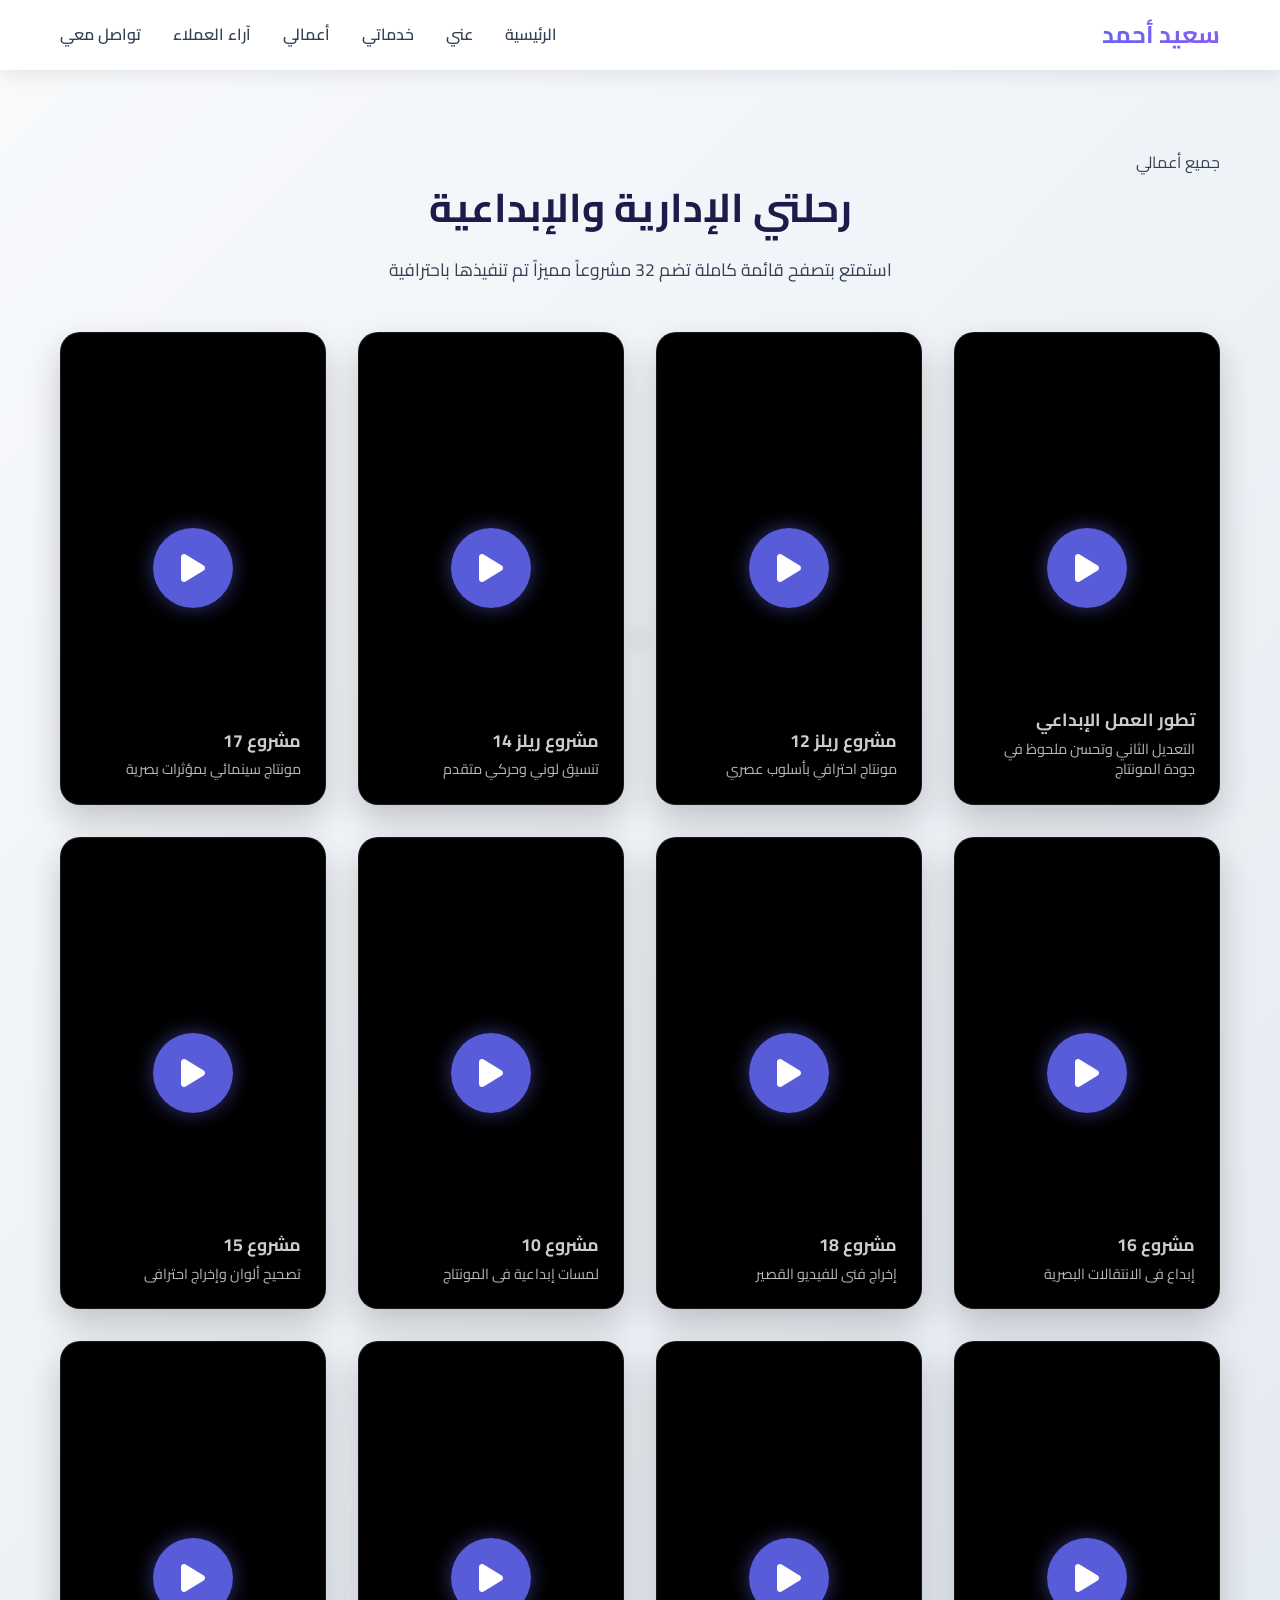
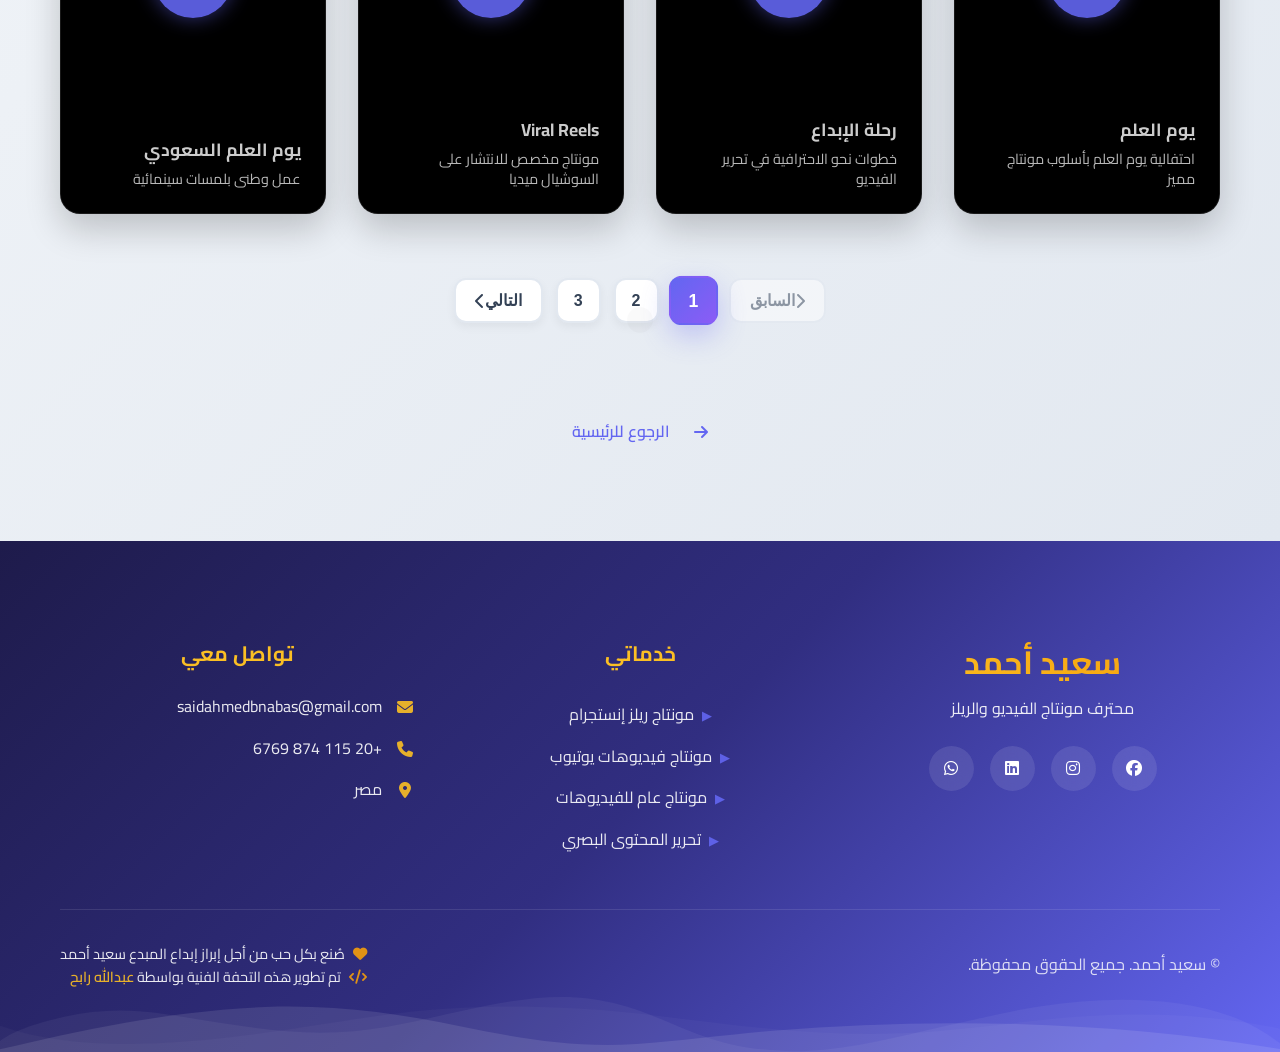
==== portfolio.html @ 3c02edb5 "update" ====
<!DOCTYPE html>
<html lang="ar" dir="rtl">

<head>
    <meta charset="UTF-8">
    <meta name="viewport" content="width=device-width, initial-scale=1.0">

    <!-- Primary Meta Tags -->
    <title>معرض الأعمال | سعيد أحمد - خبير مونتاج الفيديو والريلز</title>
    <meta name="description"
        content="تصفح معرض أعمال سعيد أحمد بالكامل. مونتاج احترافي للريلز والفيديوهات بأسلوب سينمائي جذاب.">

    <!-- Favicon -->
    <link rel="icon" type="image/x-icon" href="me.jpeg">

    <!-- Stylesheets -->
    <link rel="stylesheet" href="style.css">
    <link rel="stylesheet" href="https://cdnjs.cloudflare.com/ajax/libs/font-awesome/6.4.0/css/all.min.css">
    <link rel="stylesheet" href="https://cdnjs.cloudflare.com/ajax/libs/animate.css/4.1.1/animate.min.css">

    <!-- Google Fonts -->
    <link rel="preconnect" href="https://fonts.googleapis.com">
    <link rel="preconnect" href="https://fonts.gstatic.com" crossorigin>
    <link
        href="https://fonts.googleapis.com/css2?family=Cairo:wght@400;600;700;900&family=Outfit:wght@400;600;800&display=swap"
        rel="stylesheet">
</head>

<body class="portfolio-page">
    <!-- Professional Preloader -->
    <div id="preloader" class="preloader">
        <div class="loader-content">
            <div class="loader-lens">
                <i class="fas fa-camera-retro"></i>
            </div>
            <div class="loader-progress">
                <div class="progress-bar"></div>
            </div>
            <span class="loader-text">جاري تحضير الإبداع...</span>
        </div>
    </div>
    <!-- Navbar (Synced) -->
    <nav class="navbar" id="navbar">
        <div class="container nav-container">
            <div class="logo">سعيد أحمد</div>
            <ul class="nav-links">
                <li><a href="index.html#home">الرئيسية</a></li>
                <li><a href="index.html#about">عني</a></li>
                <li><a href="index.html#services">خدماتي</a></li>
                <li><a href="portfolio.html" class="active">أعمالي</a></li>
                <li><a href="index.html#testimonials">آراء العملاء</a></li>
                <li><a href="index.html#contact">تواصل معي</a></li>
            </ul>
            <div class="burger">
                <div class="line1"></div>
                <div class="line2"></div>
                <div class="line3"></div>
            </div>
        </div>
    </nav>

    <!-- Portfolio Section -->
    <section id="portfolio" class="portfolio">
        <div class="container">
            <div class="section-badge fade-in-element">جميع أعمالي</div>
            <h1 class="section-title fade-in-element">رحلتي الإدارية والإبداعية</h1>
            <p class="section-subtitle fade-in-element">استمتع بتصفح قائمة كاملة تضم 32 مشروعاً مميزاً تم تنفيذها
                باحترافية</p>

            <div id="cloudinary-portfolio-grid" class="portfolio-grid">
                <div class="portfolio-loader">
                    <i class="fas fa-circle-notch fa-spin"></i>
                    <span>جاري تحميل كافة الإبداعات...</span>
                </div>
            </div>

            <!-- Pagination -->
            <div id="portfolio-pagination" class="pagination-container"></div>

            <div class="view-all-container" style="margin-top: 3rem;">
                <a href="index.html#portfolio" class="btn btn-outline"
                    style="border-radius: 12px; padding: 1rem 2rem; color: var(--primary-color);">
                    <i class="fas fa-arrow-right" style="margin-left: 8px;"></i>
                    الرجوع للرئيسية
                </a>
            </div>
        </div>
    </section>

    <!-- Footer (Synced) -->
    <footer class="footer">
        <div class="footer-content">
            <div class="container">
                <div class="footer-main">
                    <div class="footer-brand">
                        <h3>سعيد أحمد</h3>
                        <p>محترف مونتاج الفيديو والريلز</p>
                        <div class="footer-social">
                            <a href="https://www.facebook.com/share/17gJvswNf9/" aria-label="Facebook" target="_blank"
                                rel="noopener noreferrer">
                                <i class="fab fa-facebook"></i>
                            </a>
                            <a href="https://www.instagram.com/saidahmed.vfx/" aria-label="Instagram" target="_blank"
                                rel="noopener noreferrer">
                                <i class="fab fa-instagram"></i>
                            </a>
                            <a href="https://www.linkedin.com/in/said-ahmed-sayed-4624632a8/" aria-label="LinkedIn"
                                target="_blank" rel="noopener noreferrer">
                                <i class="fab fa-linkedin"></i>
                            </a>
                            <a href="https://wa.me/201158746769" aria-label="WhatsApp" target="_blank"
                                rel="noopener noreferrer">
                                <i class="fab fa-whatsapp"></i>
                            </a>
                        </div>
                    </div>

                    <div class="footer-services">
                        <h4>خدماتي</h4>
                        <ul>
                            <li>مونتاج ريلز إنستجرام</li>
                            <li>مونتاج فيديوهات يوتيوب</li>
                            <li>مونتاج عام للفيديوهات</li>
                            <li>تحرير المحتوى البصري</li>
                        </ul>
                    </div>

                    <div class="footer-contact">
                        <h4>تواصل معي</h4>
                        <div class="contact-info-footer">
                            <p><i class="fas fa-envelope"></i> saidahmedbnabas@gmail.com</p>
                            <p><i class="fas fa-phone"></i> +20 115 874 6769</p>
                            <p><i class="fas fa-map-marker-alt"></i> مصر</p>
                        </div>
                    </div>
                </div>

                <div class="footer-bottom">
                    <div class="footer-copyright">
                        <p>&copy; <span id="currentYear"></span> سعيد أحمد. جميع الحقوق محفوظة.</p>
                    </div>
                    <div class="footer-developer">
                        <p>
                            <i class="fas fa-heart"></i>
                            صُنع بكل حب من أجل إبراز إبداع المبدع سعيد أحمد
                            <br>
                            <i class="fas fa-code"></i>
                            تم تطوير هذه التحفة الفنية بواسطة
                            <a href="https://www.linkedin.com/in/abdallahdevelpoer/" target="_blank"
                                rel="noopener noreferrer" class="developer-link">
                                عبدالله رابح
                            </a>
                        </p>
                    </div>
                </div>
            </div>
        </div>

        <div class="footer-wave">
            <svg viewBox="0 0 1200 120" preserveAspectRatio="none">
                <path
                    d="M0,0V46.29c47.79,22.2,103.59,32.17,158,28,70.36-5.37,136.33-33.31,206.8-37.5C438.64,32.43,512.34,53.67,583,72.05c69.27,18,138.3,24.88,209.4,13.08,36.15-6,69.85-17.84,104.45-29.34C989.49,25,1113-14.29,1200,52.47V0Z"
                    opacity=".25" class="shape-fill"></path>
                <path
                    d="M0,0V15.81C13,36.92,27.64,56.86,47.69,72.05,99.41,111.27,165,111,224.58,91.58c31.15-10.15,60.09-26.07,89.67-39.8,40.92-19,84.73-46,130.83-49.67,36.26-2.85,70.9,9.42,98.6,31.56,31.77,25.39,62.32,62,103.63,73,40.44,10.79,81.35-6.69,119.13-24.28s75.16-39,116.92-43.05c59.73-5.85,113.28,22.88,168.9,38.84,30.2,8.66,59,6.17,87.09-7.5,22.43-10.89,48-26.93,60.65-49.24V0Z"
                    opacity=".5" class="shape-fill"></path>
                <path
                    d="M0,0V5.63C149.93,59,314.09,71.32,475.83,42.57c43-7.64,84.23-20.12,127.61-26.46,59-8.63,112.48,12.24,165.56,35.4C827.93,77.22,886,95.24,951.2,90c86.53-7,172.46-45.71,248.8-84.81V0Z"
                    class="shape-fill"></path>
            </svg>
        </div>
    </footer>

    <!-- Back to Top Button -->
    <button id="scrollTop" class="scroll-top" aria-label="العودة للأعلى">
        <i class="fas fa-chevron-up"></i>
    </button>

    <script src="script.js"></script>
</body>

</html>
---- style.css ----
@import url('https://fonts.googleapis.com/css2?family=Cairo:wght@300;400;600;700;900&display=swap');

* {
    margin: 0;
    padding: 0;
    box-sizing: border-box;
}

:root {
    --primary-color: #6366f1;
    --secondary-color: #8b5cf6;
    --dark-color: #1e1b4b;
    --light-color: #f8fafc;
    --text-color: #334155;
    --bg-color: #ffffff;
    --card-bg: #f8fafc;
    --border-color: #e2e8f0;
    --gradient: linear-gradient(135deg, #6366f1 0%, #8b5cf6 100%);
    --nav-bg: rgba(255, 255, 255, 0.95);
}

body {
    background-color: var(--bg-color);
    color: var(--text-color);
    transition: background-color 0.3s, color 0.3s;
}

body {
    font-family: 'Cairo', sans-serif;
    line-height: 1.6;
    color: var(--text-color);
    overflow-x: hidden;
}

.container {
    max-width: 1200px;
    margin: 0 auto;
    padding: 0 20px;
}

/* Professional Preloader Styling */
.preloader {
    position: fixed;
    top: 0;
    left: 0;
    width: 100%;
    height: 100%;
    background: #fdfdfd;
    display: flex;
    justify-content: center;
    align-items: center;
    z-index: 99999;
    transition: opacity 0.8s cubic-bezier(0.645, 0.045, 0.355, 1);
}

.preloader.loaded {
    opacity: 0;
    pointer-events: none;
}

.loader-content {
    text-align: center;
}

.loader-lens {
    font-size: 3.5rem;
    color: var(--primary-color);
    margin-bottom: 2rem;
    position: relative;
    animation: lens-pulse 1.5s infinite ease-in-out;
}

.loader-lens::after {
    content: '';
    position: absolute;
    top: -15px;
    left: -15px;
    right: -15px;
    bottom: -15px;
    border: 3px solid rgba(99, 102, 241, 0.1);
    border-radius: 50%;
    animation: lens-rotate 3s infinite linear;
}

@keyframes lens-pulse {

    0%,
    100% {
        transform: scale(1);
        opacity: 1;
    }

    50% {
        transform: scale(1.1);
        opacity: 0.7;
    }
}

@keyframes lens-rotate {
    from {
        transform: rotate(0deg);
    }

    to {
        transform: rotate(360deg);
    }
}

.loader-progress {
    width: 200px;
    height: 2px;
    background: rgba(0, 0, 0, 0.05);
    margin: 1rem auto;
    border-radius: 10px;
    overflow: hidden;
}

.progress-bar {
    width: 0%;
    height: 100%;
    background: var(--gradient);
    animation: progress-fill 2s forwards;
}

@keyframes progress-fill {
    0% {
        width: 0;
    }

    100% {
        width: 100%;
    }
}

.loader-text {
    font-weight: 600;
    color: var(--text-color);
    letter-spacing: 1px;
    font-size: 0.9rem;
    opacity: 0.6;
}

/* Navbar */
.navbar {
    position: fixed;
    top: 0;
    width: 100%;
    background: var(--nav-bg);
    backdrop-filter: blur(10px);
    box-shadow: 0 2px 20px rgba(0, 0, 0, 0.1);
    z-index: 1000;
    padding: 1rem 0;
    transition: all 0.3s ease;
}

.nav-actions {
    display: flex;
    align-items: center;
    gap: 1.5rem;
}

.navbar .container {
    display: flex;
    justify-content: space-between;
    align-items: center;
}

.logo {
    font-size: 1.5rem;
    font-weight: 700;
    background: var(--gradient);
    -webkit-background-clip: text;
    -webkit-text-fill-color: transparent;
    background-clip: text;
}

.nav-links {
    display: flex;
    list-style: none;
    gap: 2rem;
}

.nav-links a {
    text-decoration: none;
    color: var(--text-color);
    font-weight: 600;
    transition: color 0.3s;
}

.nav-links a:hover {
    color: var(--primary-color);
}

.burger {
    display: none;
    cursor: pointer;
}

.burger div {
    width: 25px;
    height: 3px;
    background: var(--text-color);
    margin: 5px;
    transition: all 0.3s;
}

/* Creative Hero Section - The Artistic Canvas */
.creative-canvas {
    min-height: 100vh;
    display: flex;
    align-items: center;
    position: relative;
    overflow: hidden;
    background: #fdfdfd;
    padding: 100px 0;
}

.hero-bg-text {
    position: absolute;
    top: 50%;
    left: 50%;
    transform: translate(-50%, -50%);
    font-size: 15vw;
    font-weight: 900;
    color: rgba(99, 102, 241, 0.03);
    white-space: nowrap;
    z-index: 0;
    pointer-events: none;
    text-transform: uppercase;
    letter-spacing: -5px;
}

.hero-layout {
    display: grid;
    grid-template-columns: 1.2fr 1fr;
    align-items: center;
    gap: 4rem;
    position: relative;
    z-index: 2;
}

/* Text Content Styling */
.hero-text-content {
    text-align: right;
}

.availability-badge-v2 {
    display: inline-flex;
    align-items: center;
    gap: 0.8rem;
    background: white;
    padding: 0.6rem 1.2rem;
    border-radius: 50px;
    box-shadow: 0 10px 25px rgba(0, 0, 0, 0.05);
    margin-bottom: 2rem;
    font-size: 0.9rem;
    font-weight: 600;
    color: var(--primary-color);
}

.status-pulse {
    width: 8px;
    height: 8px;
    background: #10b981;
    border-radius: 50%;
    position: relative;
}

.status-pulse::after {
    content: '';
    position: absolute;
    width: 100%;
    height: 100%;
    background: inherit;
    border-radius: 50%;
    animation: pulse-green 2s infinite;
}

@keyframes pulse-green {
    0% {
        transform: scale(1);
        opacity: 0.8;
    }

    100% {
        transform: scale(3);
        opacity: 0;
    }
}

.creative-title {
    margin-bottom: 1.5rem;
}

.title-main {
    display: block;
    font-size: 5.5rem;
    font-weight: 900;
    line-height: 1;
    color: var(--dark-color);
}

.title-accent {
    display: block;
    font-size: 3.5rem;
    font-weight: 300;
    color: var(--primary-color);
    margin-top: -0.5rem;
}

.hero-desc-v2 {
    font-size: 1.2rem;
    color: var(--text-color);
    max-width: 550px;
    line-height: 1.8;
    margin-bottom: 3rem;
    opacity: 0.8;
}

/* Creative Visuals */
.hero-visual-content {
    position: relative;
}

.creative-frame-container {
    position: relative;
    width: 450px;
    height: 450px;
    margin: 0 auto;
}

.geometric-shape {
    position: absolute;
    width: 100%;
    height: 100%;
    background: var(--gradient);
    clip-path: polygon(30% 0%, 70% 0%, 100% 30%, 100% 70%, 70% 100%, 30% 100%, 0% 70%, 0% 30%);
    opacity: 0.1;
    transform: rotate(15deg);
    animation: rotate-slow 20s infinite linear;
}

@keyframes rotate-slow {
    from {
        transform: rotate(0deg) scale(1);
    }

    50% {
        transform: rotate(180deg) scale(1.1);
    }

    to {
        transform: rotate(360deg) scale(1);
    }
}

.profile-mask {
    position: absolute;
    width: 90%;
    height: 90%;
    top: 5%;
    left: 5%;
    clip-path: polygon(30% 0%, 70% 0%, 100% 30%, 100% 70%, 70% 100%, 30% 100%, 0% 70%, 0% 30%);
    overflow: hidden;
    z-index: 5;
    box-shadow: 0 30px 60px rgba(0, 0, 0, 0.1);
}

.profile-hero-img {
    width: 100%;
    height: 100%;
    object-fit: cover;
    transition: transform 0.5s ease;
}

.profile-mask:hover .profile-hero-img {
    transform: scale(1.1);
}

/* Floating Skill Tags */
.floating-tag {
    position: absolute;
    background: white;
    padding: 0.8rem 1.2rem;
    border-radius: 15px;
    box-shadow: 0 15px 35px rgba(0, 0, 0, 0.1);
    display: flex;
    align-items: center;
    gap: 0.8rem;
    font-weight: 600;
    font-size: 0.9rem;
    z-index: 10;
    transition: all 0.3s ease;
    cursor: default;
}

.floating-tag i {
    color: var(--primary-color);
}

.tag-1 {
    top: 10%;
    left: -10%;
    animation: float-v2 4s infinite ease-in-out;
}

.tag-2 {
    top: 50%;
    right: -15%;
    animation: float-v2 5s infinite ease-in-out 1s;
}

.tag-3 {
    bottom: 10%;
    left: 0%;
    animation: float-v2 6s infinite ease-in-out 0.5s;
}

.tag-4 {
    top: -5%;
    right: 20%;
    animation: float-v2 4.5s infinite ease-in-out 1.5s;
}

@keyframes float-v2 {

    0%,
    100% {
        transform: translateY(0);
    }

    50% {
        transform: translateY(-20px);
    }
}

/* Buttons Artistic */
.hero-cta-group {
    display: flex;
    gap: 1.5rem;
    justify-content: flex-end;
    flex-wrap: wrap;
}

.btn-creative {
    padding: 1.2rem 2.5rem;
    border-radius: 15px;
    font-weight: 700;
    text-decoration: none;
    transition: all 0.3s cubic-bezier(0.175, 0.885, 0.32, 1.275);
    display: inline-flex;
    align-items: center;
    gap: 1rem;
}

.btn-primary-v2 {
    background: var(--primary-color);
    color: white;
    min-width: 150px;
    width: auto;
    box-shadow: 0 15px 30px rgba(99, 102, 241, 0.3);
}

.btn-primary-v2:hover {
    transform: translateY(-5px);
    box-shadow: 0 20px 40px rgba(99, 102, 241, 0.4);
}

.btn-outline-v2 {
    background: white;
    min-width: 150px;
    width: auto;
    color: var(--primary-color);
    border: 2px solid var(--primary-color);
}

.btn-outline-v2:hover {
    background: var(--primary-color);
    color: white;
}

/* Scroll V2 */
.scroll-v2 {
    position: absolute;
    bottom: 3rem;
    left: 5rem;
    display: flex;
    flex-direction: column;
    align-items: center;
    gap: 1.5rem;
    color: var(--text-color);
    writing-mode: vertical-rl;
    font-size: 0.8rem;
    font-weight: 600;
    letter-spacing: 2px;
}

.scroll-line {
    width: 1px;
    height: 80px;
    background: linear-gradient(to bottom, var(--primary-color), transparent);
    position: relative;
    overflow: hidden;
}

.scroll-line::after {
    content: '';
    position: absolute;
    top: -100%;
    left: 0;
    width: 100%;
    height: 100%;
    background: white;
    animation: scroll-v2-line 2s infinite;
}

@keyframes scroll-v2-line {
    0% {
        top: -100%;
    }

    100% {
        top: 100%;
    }
}

@media (max-width: 992px) {
    .hero-layout {
        grid-template-columns: 1fr;
        text-align: center;
    }

    .hero-text-content {
        text-align: center;
    }

    .hero-desc-v2 {
        margin: 0 auto 3rem;
    }

    .hero-cta-group {
        justify-content: center;
    }

    .creative-frame-container {
        width: 350px;
        height: 350px;
        margin-top: 3rem;
    }

    .title-main {
        font-size: 4rem;
    }

    .title-accent {
        font-size: 2.5rem;
    }
}

.btn {
    padding: 1.2rem 2.8rem;
    border-radius: 20px;
    text-decoration: none;
    font-weight: 600;
    transition: all 0.4s cubic-bezier(0.175, 0.885, 0.32, 1.275);
    display: inline-flex;
    align-items: center;
    gap: 1rem;
}

.btn-primary {
    background: #6366f1;
    color: white;
    box-shadow: 0 10px 20px -5px rgba(99, 102, 241, 0.4);
    border: 1px solid rgba(255, 255, 255, 0.1);
}

.btn-primary:hover {
    transform: translateY(-5px) scale(1.02);
    box-shadow: 0 20px 30px -10px rgba(99, 102, 241, 0.6);
}

.btn-secondary {
    background: rgba(255, 255, 255, 0.05);
    color: #fff;
    border: 1px solid rgba(255, 255, 255, 0.1);
}

.btn-secondary:hover {
    background: rgba(255, 255, 255, 0.15);
    border-color: rgba(255, 255, 255, 0.2);
}

/* Scroll Animation Premium */
.scroll-indicator {
    position: absolute;
    bottom: 3rem;
    left: 50%;
    transform: translateX(-50%);
    display: flex;
    flex-direction: column;
    align-items: center;
    gap: 1rem;
    color: #64748b;
    font-size: 0.8rem;
    letter-spacing: 2px;
}

.mouse {
    width: 24px;
    height: 40px;
    border: 2px solid #334155;
    border-radius: 20px;
    position: relative;
}

.wheel {
    width: 4px;
    height: 8px;
    background: #6366f1;
    border-radius: 2px;
    position: absolute;
    top: 6px;
    left: 50%;
    transform: translateX(-50%);
    animation: scroll 2s infinite;
}

@keyframes scroll {
    0% {
        transform: translate(-50%, 0);
        opacity: 1;
    }

    100% {
        transform: translate(-50%, 15px);
        opacity: 0;
    }
}

@media (max-width: 768px) {
    .glass-card {
        padding: 3rem 1.5rem;
    }

    .hero-title {
        font-size: 3.5rem;
    }

    .hero-buttons {
        flex-direction: column;
        width: 100%;
    }

    .btn {
        width: 100%;
        justify-content: center;
    }
}

.scroll-down {
    position: absolute;
    bottom: 2rem;
    left: 50%;
    transform: translateX(-50%);
    animation: bounce 2s infinite;
}

.scroll-down i {
    font-size: 2rem;
    color: white;
}

/* About Section */
.about {
    padding: 5rem 0;
    background: var(--light-color);
}

.section-title {
    font-size: 2.5rem;
    font-weight: 700;
    text-align: center;
    margin-bottom: 1rem;
    color: var(--dark-color);
}

.section-subtitle {
    text-align: center;
    font-size: 1.1rem;
    color: var(--text-color);
    margin-bottom: 3rem;
    opacity: 0.8;
}

.about-content {
    display: grid;
    grid-template-columns: 1fr 2fr;
    gap: 3rem;
    align-items: center;
}

.about-image {
    display: flex;
    justify-content: center;
}

.profile-image {
    width: 250px;
    height: 250px;
    border-radius: 50%;
    overflow: hidden;
    margin: 0 auto;
    box-shadow: 0 10px 40px rgba(99, 102, 241, 0.3);
    position: relative;
    animation: profilePulse 3s infinite ease-in-out;
}

.profile-image img {
    width: 100%;
    height: 100%;
    object-fit: cover;
    border-radius: 50%;
    position: relative;
    z-index: 2;
}

.pulse-ring {
    position: absolute;
    width: 100%;
    height: 100%;
    border-radius: 50%;
    border: 3px solid rgba(99, 102, 241, 0.5);
    animation: pulse 2s infinite;
}

@keyframes profilePulse {

    0%,
    100% {
        transform: scale(1);
    }

    50% {
        transform: scale(1.05);
    }
}

@keyframes pulse {
    0% {
        transform: scale(1);
        opacity: 1;
    }

    100% {
        transform: scale(1.3);
        opacity: 0;
    }
}

.about-text h3 {
    font-size: 2rem;
    margin-bottom: 1rem;
    color: var(--dark-color);
}

.about-text p {
    margin-bottom: 1rem;
    font-size: 1.1rem;
    line-height: 1.8;
}

.skills {
    margin-top: 2rem;
}

.skills h4 {
    font-size: 1.5rem;
    margin-bottom: 1rem;
    color: var(--dark-color);
}

.skill-tags {
    display: flex;
    flex-wrap: wrap;
    gap: 0.8rem;
}

.tag {
    background: white;
    padding: 0.5rem 1rem;
    border-radius: 25px;
    font-size: 0.9rem;
    font-weight: 600;
    color: var(--primary-color);
    box-shadow: 0 2px 10px rgba(0, 0, 0, 0.1);
}

/* Portfolio Section */
.portfolio {
    padding: 5rem 0;
    background: white;
}

.portfolio-grid {
    display: grid;
    grid-template-columns: repeat(auto-fit, minmax(300px, 1fr));
    gap: 2rem;
    margin-top: 3rem;
}

.portfolio-item {
    background: var(--light-color);
    border-radius: 15px;
    overflow: hidden;
    transition: transform 0.3s, box-shadow 0.3s;
    cursor: pointer;
}

.portfolio-item a {
    text-decoration: none;
    color: inherit;
    display: block;
}

.portfolio-item:hover {
    transform: translateY(-10px);
    box-shadow: 0 15px 40px rgba(0, 0, 0, 0.15);
}

.portfolio-image {
    height: 250px;
    background: var(--gradient);
    display: flex;
    align-items: center;
    justify-content: center;
}

.portfolio-image i {
    font-size: 4rem;
    color: white;
    opacity: 0.8;
    transition: all 0.3s;
}

.portfolio-item:hover .portfolio-image i {
    transform: scale(1.2);
    opacity: 1;
}

.portfolio-info {
    padding: 1.5rem;
}

.portfolio-info h3 {
    font-size: 1.3rem;
    margin-bottom: 0.5rem;
    color: var(--dark-color);
}

.portfolio-info p {
    color: var(--text-color);
    opacity: 0.8;
}

/* Contact Section */
.contact {
    padding: 5rem 0;
    background: var(--light-color);
}

.contact-content {
    display: grid;
    grid-template-columns: 1fr 1fr;
    gap: 3rem;
    margin-top: 3rem;
}

.contact-info {
    display: flex;
    flex-direction: column;
    gap: 2rem;
}

.contact-item {
    display: flex;
    gap: 1.5rem;
    align-items: flex-start;
}

.contact-item i {
    font-size: 2rem;
    color: var(--primary-color);
    margin-top: 0.5rem;
}

.contact-item h4 {
    font-size: 1.2rem;
    margin-bottom: 0.5rem;
    color: var(--dark-color);
}

.contact-item p {
    color: var(--text-color);
}

.social-links {
    display: flex;
    gap: 1rem;
    margin-top: 1rem;
}

.social-link {
    width: 50px;
    height: 50px;
    border-radius: 50%;
    background: var(--gradient);
    display: flex;
    align-items: center;
    justify-content: center;
    color: white;
    font-size: 1.5rem;
    transition: transform 0.3s;
    text-decoration: none;
}

.social-link:hover {
    transform: translateY(-5px);
}

.contact-form {
    display: flex;
    flex-direction: column;
    gap: 1rem;
}

.contact-form input,
.contact-form textarea {
    padding: 1rem;
    border: 2px solid #e2e8f0;
    border-radius: 10px;
    font-family: 'Cairo', sans-serif;
    font-size: 1rem;
    transition: border-color 0.3s;
}

.contact-form input:focus,
.contact-form textarea:focus {
    outline: none;
    border-color: var(--primary-color);
}

.contact-form button {
    border: none;
    cursor: pointer;
    font-family: 'Cairo', sans-serif;
    font-size: 1rem;
    position: relative;
}

/* Footer */
.footer {
    background: var(--dark-color);
    color: white;
    text-align: center;
    padding: 2rem 0;
}

/* Animations */
@keyframes fadeInUp {
    from {
        opacity: 0;
        transform: translateY(30px);
    }

    to {
        opacity: 1;
        transform: translateY(0);
    }
}

@keyframes bounce {

    0%,
    20%,
    50%,
    80%,
    100% {
        transform: translateX(-50%) translateY(0);
    }

    40% {
        transform: translateX(-50%) translateY(-10px);
    }

    60% {
        transform: translateX(-50%) translateY(-5px);
    }
}

/* Responsive */
@media screen and (max-width: 768px) {
    .nav-links {
        position: fixed;
        right: -100%;
        top: 70px;
        flex-direction: column;
        background: white;
        width: 100%;
        text-align: center;
        transition: 0.3s;
        box-shadow: 0 10px 27px rgba(0, 0, 0, 0.05);
        padding: 2rem 0;
    }

    .nav-links.active {
        right: 0;
    }

    .burger {
        display: block;
    }

    .hero-title {
        font-size: 2.5rem;
    }

    .hero-subtitle {
        font-size: 1.3rem;
    }

    .about-content {
        grid-template-columns: 1fr;
        text-align: center;
    }

    .contact-content {
        grid-template-columns: 1fr;
    }

    .portfolio-grid {
        grid-template-columns: 1fr;
    }
}

/* Portfolio Image Styles */
.portfolio-image {
    height: 250px;
    background: var(--gradient);
    display: flex;
    align-items: center;
    justify-content: center;
    position: relative;
    overflow: hidden;
}

.portfolio-image i {
    font-size: 4rem;
    color: white;
    opacity: 0.8;
    transition: all 0.5s cubic-bezier(0.68, -0.55, 0.265, 1.55);
    position: relative;
    z-index: 2;
}

.portfolio-overlay {
    position: absolute;
    top: 0;
    left: 0;
    width: 100%;
    height: 100%;
    background: rgba(0, 0, 0, 0.7);
    display: flex;
    align-items: center;
    justify-content: center;
    opacity: 0;
    transition: opacity 0.4s ease;
    z-index: 1;
}

.portfolio-overlay span {
    color: white;
    font-size: 1.2rem;
    font-weight: 700;
    transform: translateY(20px);
    transition: transform 0.4s ease;
}

.portfolio-item:hover .portfolio-image i {
    transform: scale(1.3) rotate(360deg);
    opacity: 1;
}

.portfolio-item:hover .portfolio-overlay {
    opacity: 1;
}

.portfolio-item:hover .portfolio-overlay span {
    transform: translateY(0);
}

/* Fade In Animation for Elements */
.fade-in-element {
    opacity: 0;
    transform: translateY(30px);
    transition: opacity 0.8s ease, transform 0.8s ease;
}

.fade-in-element.visible {
    opacity: 1;
    transform: translateY(0);
}

/* Stagger Animation for Portfolio Items */
.portfolio-item:nth-child(1) {
    animation-delay: 0.1s;
}

.portfolio-item:nth-child(2) {
    animation-delay: 0.2s;
}

.portfolio-item:nth-child(3) {
    animation-delay: 0.3s;
}

.portfolio-item:nth-child(4) {
    animation-delay: 0.4s;
}

.portfolio-item:nth-child(5) {
    animation-delay: 0.5s;
}

.portfolio-item:nth-child(6) {
    animation-delay: 0.6s;
}

.portfolio-item:nth-child(7) {
    animation-delay: 0.7s;
}

.portfolio-item:nth-child(8) {
    animation-delay: 0.8s;
}

.portfolio-item:nth-child(9) {
    animation-delay: 0.9s;
}

.portfolio-item:nth-child(10) {
    animation-delay: 1.0s;
}

.portfolio-item:nth-child(11) {
    animation-delay: 1.1s;
}

.portfolio-item:nth-child(12) {
    animation-delay: 1.2s;
}

.portfolio-item:nth-child(13) {
    animation-delay: 1.3s;
}

.portfolio-item:nth-child(14) {
    animation-delay: 1.4s;
}

.portfolio-item:nth-child(15) {
    animation-delay: 1.5s;
}

/* Professional Cloudinary Portfolio Grid */
.portfolio-grid {
    display: grid;
    grid-template-columns: repeat(4, 1fr);
    gap: 2rem;
    margin-top: 3rem;
}

@media (max-width: 1100px) {
    .portfolio-grid {
        grid-template-columns: repeat(3, 1fr);
    }
}

@media (max-width: 850px) {
    .portfolio-grid {
        grid-template-columns: repeat(2, 1fr);
    }
}

@media (max-width: 550px) {
    .portfolio-grid {
        grid-template-columns: repeat(1, 1fr);
    }
}

.portfolio-loader {
    grid-column: 1 / -1;
    display: flex;
    flex-direction: column;
    align-items: center;
    justify-content: center;
    padding: 5rem 0;
    color: var(--primary-color);
    gap: 1rem;
}

.portfolio-loader i {
    font-size: 3rem;
}

.video-wrapper {
    position: relative;
    width: 100%;
    aspect-ratio: 9/16;
    background: #000;
    border-radius: 20px;
    overflow: hidden;
    box-shadow: 0 15px 35px rgba(0, 0, 0, 0.2);
    cursor: pointer;
    transition: all 0.4s cubic-bezier(0.175, 0.885, 0.32, 1.275);
    border: 1px solid rgba(255, 255, 255, 0.1);
}

.video-wrapper:hover {
    transform: translateY(-10px) scale(1.02);
    box-shadow: 0 25px 50px rgba(0, 0, 0, 0.3);
}

.video-wrapper video {
    width: 100%;
    height: 100%;
    object-fit: cover;
    display: block;
}

.video-wrapper .play-overlay {
    position: absolute;
    top: 50%;
    left: 50%;
    transform: translate(-50%, -50%);
    width: 80px;
    height: 80px;
    background: rgba(99, 102, 241, 0.9);
    border-radius: 50%;
    display: flex;
    align-items: center;
    justify-content: center;
    color: white;
    font-size: 2rem;
    transition: all 0.4s ease;
    z-index: 10;
    pointer-events: none;
    box-shadow: 0 0 20px rgba(99, 102, 241, 0.5);
}

.video-wrapper:hover .play-overlay {
    background: var(--gradient);
    transform: translate(-50%, -50%) scale(1.1);
    box-shadow: 0 0 30px rgba(139, 92, 246, 0.6);
}

.video-wrapper.playing .play-overlay {
    opacity: 0;
    transform: translate(-50%, -50%) scale(1.5);
}

/* Video Information Overlay */
.video-info-overlay {
    position: absolute;
    bottom: 0;
    left: 0;
    right: 0;
    padding: 2rem 1.5rem 1.5rem;
    background: linear-gradient(to top, rgba(0, 0, 0, 0.9) 0%, transparent 100%);
    color: white;
    opacity: 0.8;
    transition: all 0.4s ease;
    z-index: 5;
    pointer-events: none;
}

.video-wrapper:hover .video-info-overlay {
    opacity: 1;
    padding-bottom: 2rem;
}

.video-info-overlay h3 {
    font-size: 1.1rem;
    font-weight: 700;
    margin-bottom: 0.3rem;
    text-shadow: 0 2px 4px rgba(0, 0, 0, 0.5);
}

.video-info-overlay p {
    font-size: 0.9rem;
    opacity: 0.9;
    line-height: 1.4;
    display: -webkit-box;
    -webkit-line-clamp: 2;
    line-clamp: 2;
    -webkit-box-orient: vertical;
    overflow: hidden;
}

@media (max-width: 768px) {
    .portfolio-grid {
        grid-template-columns: repeat(auto-fit, minmax(240px, 1fr));
        gap: 1.5rem;
    }

    .video-wrapper .play-overlay {
        width: 60px;
        height: 60px;
        font-size: 1.5rem;
    }
}

@media (max-width: 480px) {
    .portfolio-grid {
        grid-template-columns: repeat(1, 1fr);
        max-width: 320px;
        margin-left: auto;
        margin-right: auto;
    }
}

/* Enhanced Animation for Portfolio Items */
@keyframes portfolioFadeIn {
    from {
        opacity: 0;
        transform: translateY(30px) scale(0.9);
    }

    to {
        opacity: 1;
        transform: translateY(0) scale(1);
    }
}

.portfolio-item.show {
    animation: portfolioFadeIn 0.6s ease forwards;
}

/* Gradient Background for Portfolio Section */
.portfolio {
    background: linear-gradient(135deg, #f8fafc 0%, #e2e8f0 100%);
    position: relative;
}

.portfolio::before {
    content: '';
    position: absolute;
    top: 0;
    left: 0;
    right: 0;
    bottom: 0;
    background: url('data:image/svg+xml,<svg xmlns="http://www.w3.org/2000/svg" viewBox="0 0 100 100"><defs><pattern id="grain" width="100" height="100" patternUnits="userSpaceOnUse"><circle cx="50" cy="50" r="1" fill="%23000" opacity="0.02"/></pattern></defs><rect width="100" height="100" fill="url(%23grain)"/></svg>');
    pointer-events: none;
}

/* Contact Links Styling */
.contact-item a {
    color: var(--text-color);
    text-decoration: none;
    transition: color 0.3s ease;
}

.contact-item a:hover {
    color: var(--primary-color);
}

/* Skill Tags Hover Animation */
.tag {
    transition: all 0.3s ease;
}

.tag:hover {
    transform: translateY(-5px);
    box-shadow: 0 5px 20px rgba(99, 102, 241, 0.3);
    background: var(--gradient);
    color: white;
}

/* Button Ripple Effect */
.btn {
    position: relative;
    overflow: hidden;
}

.btn::before {
    content: '';
    position: absolute;
    top: 50%;
    left: 50%;
    width: 0;
    height: 0;
    border-radius: 50%;
    background: rgba(255, 255, 255, 0.3);
    transform: translate(-50%, -50%);
    transition: width 0.6s, height 0.6s;
}

.btn:hover::before {
    width: 300px;
    height: 300px;
}

/* Navbar Scroll Effect */
.navbar.scrolled {
    padding: 0.5rem 0;
    box-shadow: 0 5px 30px rgba(0, 0, 0, 0.15);
}

/* Loading Animation */
@keyframes shimmer {
    0% {
        background-position: -1000px 0;
    }

    100% {
        background-position: 1000px 0;
    }
}

/* Smooth Scroll Behavior */
html {
    scroll-behavior: smooth;
}

/* Performance Optimization */
* {
    -webkit-font-smoothing: antialiased;
    -moz-osx-font-smoothing: grayscale;
}

img,
video {
    max-width: 100%;
    height: auto;
}

/* Accessibility Improvements */
.sr-only {
    position: absolute;
    width: 1px;
    height: 1px;
    padding: 0;
    margin: -1px;
    overflow: hidden;
    clip: rect(0, 0, 0, 0);
    white-space: nowrap;
    border-width: 0;
}

/* Focus Styles for Accessibility */
a:focus,
button:focus,
input:focus,
textarea:focus {
    outline: 3px solid var(--primary-color);
    outline-offset: 2px;
}

/* Print Styles */
@media print {

    .navbar,
    .hero-buttons,
    .contact-form,
    .social-links {
        display: none;
    }
}

/* Availability Badge */
.availability-badge {
    display: inline-flex;
    align-items: center;
    gap: 0.5rem;
    background: rgba(255, 255, 255, 0.2);
    backdrop-filter: blur(10px);
    padding: 0.7rem 1.5rem;
    border-radius: 50px;
    margin-bottom: 1.5rem;
    border: 2px solid rgba(255, 255, 255, 0.3);
    animation: pulse-badge 2s infinite;
}

.availability-badge i {
    color: #10b981;
    font-size: 0.7rem;
    animation: blink 1.5s infinite;
}

.availability-badge span {
    color: white;
    font-weight: 600;
    font-size: 1rem;
}

@keyframes pulse-badge {

    0%,
    100% {
        transform: scale(1);
        box-shadow: 0 0 0 0 rgba(255, 255, 255, 0.4);
    }

    50% {
        transform: scale(1.05);
        box-shadow: 0 0 20px 5px rgba(255, 255, 255, 0.2);
    }
}

@keyframes blink {

    0%,
    100% {
        opacity: 1;
    }

    50% {
        opacity: 0.3;
    }
}

/* Testimonials Section */
.testimonials {
    padding: 5rem 0;
    background: white;
}

.testimonials-grid {
    display: grid;
    grid-template-columns: repeat(auto-fit, minmax(320px, 1fr));
    gap: 2rem;
    margin-top: 3rem;
}

.testimonial-card {
    background: var(--light-color);
    padding: 2rem;
    border-radius: 20px;
    position: relative;
    transition: all 0.3s ease;
    border: 2px solid transparent;
}

.testimonial-card:hover {
    transform: translateY(-10px);
    box-shadow: 0 15px 40px rgba(0, 0, 0, 0.1);
    border-color: var(--primary-color);
}

.testimonial-header {
    display: flex;
    align-items: center;
    gap: 1rem;
    margin-bottom: 1rem;
}

.client-avatar {
    width: 60px;
    height: 60px;
    border-radius: 50%;
    background: var(--gradient);
    display: flex;
    align-items: center;
    justify-content: center;
    flex-shrink: 0;
}

.client-avatar i {
    font-size: 1.8rem;
    color: white;
}

.client-info h3 {
    font-size: 1.2rem;
    color: var(--dark-color);
    margin-bottom: 0.2rem;
}

.client-role {
    font-size: 0.9rem;
    color: var(--text-color);
    opacity: 0.7;
}

.stars {
    display: flex;
    gap: 0.3rem;
    margin-bottom: 1rem;
}

.stars i {
    color: #fbbf24;
    font-size: 1rem;
}

.testimonial-text {
    font-size: 1rem;
    line-height: 1.8;
    color: var(--text-color);
    font-style: italic;
    position: relative;
    z-index: 1;
}

.quote-icon {
    position: absolute;
    bottom: 1rem;
    left: 1.5rem;
    opacity: 0.1;
    z-index: 0;
}

.quote-icon i {
    font-size: 4rem;
    color: var(--primary-color);
}

/* Testimonials Animation */
.testimonial-card:nth-child(1) {
    animation-delay: 0.1s;
}

.testimonial-card:nth-child(2) {
    animation-delay: 0.2s;
}

.testimonial-card:nth-child(3) {
    animation-delay: 0.3s;
}

.testimonial-card:nth-child(4) {
    animation-delay: 0.4s;
}

.testimonial-card:nth-child(5) {
    animation-delay: 0.5s;
}

.testimonial-card:nth-child(6) {
    animation-delay: 0.6s;
}

/* Responsive for Testimonials */
@media screen and (max-width: 768px) {
    .testimonials-grid {
        grid-template-columns: 1fr;
    }

    .availability-badge {
        font-size: 0.9rem;
        padding: 0.6rem 1.2rem;
    }

    .availability-badge span {
        font-size: 0.9rem;
    }
}

/* Portfolio Filter Tabs */
.portfolio-filters {
    display: flex;
    justify-content: center;
    flex-wrap: wrap;
    gap: 1rem;
    margin: 3rem 0;
}

.filter-btn {
    display: flex;
    align-items: center;
    gap: 0.5rem;
    padding: 0.8rem 1.5rem;
    background: var(--light-color);
    border: 2px solid transparent;
    border-radius: 50px;
}

/* Contact Links Styling */
/* WhatsApp Form Styling */
.whatsapp-form {
    background: linear-gradient(135deg, #25d366 0%, #128c7e 100%);
    padding: 2rem;
    border-radius: 20px;
    color: white;
    box-shadow: 0 10px 30px rgba(37, 211, 102, 0.3);
}

.form-header {
    text-align: center;
    margin-bottom: 2rem;
}

.form-header i {
    font-size: 3rem;
    margin-bottom: 1rem;
    color: white;
}

.form-header h3 {
    font-size: 1.5rem;
    margin-bottom: 0.5rem;
    color: white;
}

.form-header p {
    opacity: 0.9;
    font-size: 1rem;
}

.whatsapp-form input,
.whatsapp-form select,
.whatsapp-form textarea {
    width: 100%;
    padding: 1rem;
    margin-bottom: 1rem;
    border: none;
    border-radius: 10px;
    font-family: 'Cairo', sans-serif;
    font-size: 1rem;
    background: rgba(255, 255, 255, 0.95);
    color: var(--text-color);
    transition: all 0.3s ease;
}

.whatsapp-form input:focus,
.whatsapp-form select:focus,
.whatsapp-form textarea:focus {
    outline: none;
    background: white;
    box-shadow: 0 0 0 3px rgba(255, 255, 255, 0.3);
    transform: translateY(-2px);
}

.whatsapp-form select {
    cursor: pointer;
}

.whatsapp-form button {
    width: 100%;
    background: rgba(255, 255, 255, 0.2);
    border: 2px solid white;
    color: white;
    padding: 1rem 2rem;
    border-radius: 50px;
    font-size: 1.1rem;
    font-weight: 600;
    cursor: pointer;
    transition: all 0.3s ease;
    display: flex;
    align-items: center;
    justify-content: center;
    gap: 0.5rem;
}

.whatsapp-form button:hover {
    background: white;
    color: #25d366;
    transform: translateY(-2px);
    box-shadow: 0 5px 15px rgba(0, 0, 0, 0.2);
}

.whatsapp-form button:disabled {
    opacity: 0.7;
    cursor: not-allowed;
    transform: none;
}

/* Responsive for WhatsApp Form */
@media (max-width: 768px) {
    .whatsapp-form {
        padding: 1.5rem;
    }

    .form-header i {
        font-size: 2.5rem;
    }

    .form-header h3 {
        font-size: 1.3rem;
    }
}

/* Creative Footer Styling */
.footer {
    background: linear-gradient(135deg, #1e1b4b 0%, #312e81 50%, #6366f1 100%);
    color: white;
    position: relative;
    overflow: hidden;
}

.footer-content {
    position: relative;
    z-index: 2;
    padding: 4rem 0 2rem;
}

.footer-main {
    display: grid;
    grid-template-columns: repeat(auto-fit, minmax(250px, 1fr));
    gap: 3rem;
    margin-bottom: 3rem;
}

.footer-brand h3 {
    font-size: 2rem;
    margin-bottom: 0.5rem;
    background: linear-gradient(45deg, #fbbf24, #f59e0b);
    -webkit-background-clip: text;
    -webkit-text-fill-color: transparent;
    background-clip: text;
}

.footer-brand p {
    opacity: 0.9;
    margin-bottom: 1.5rem;
}

.footer-social {
    display: flex;
    gap: 1rem;
    justify-content: center;

}

.footer-social a {
    width: 45px;
    height: 45px;
    background: rgba(255, 255, 255, 0.1);
    border-radius: 50%;
    display: flex;
    align-items: center;
    justify-content: center;
    color: white;
    text-decoration: none;
    transition: all 0.3s ease;
    backdrop-filter: blur(10px);
}

.footer-social a:hover {
    background: var(--gradient);
    transform: translateY(-3px);
    box-shadow: 0 10px 20px rgba(99, 102, 241, 0.4);
}

.footer-services h4,
.footer-contact h4 {
    font-size: 1.3rem;
    margin-bottom: 1.5rem;
    color: #fbbf24;
}

.footer-services ul {
    list-style: none;
    padding: 0;
}

.footer-services li {
    padding: 0.5rem 0;
    opacity: 0.9;
    transition: all 0.3s ease;
    cursor: pointer;
}

.footer-services li:hover {
    opacity: 1;
    transform: translateX(5px);
    color: #fbbf24;
}

.footer-services li::before {
    content: '▶';
    margin-left: 0.5rem;
    color: #6366f1;
    font-size: 0.8rem;
}

.contact-info-footer p {
    display: flex;
    align-items: center;
    gap: 0.8rem;
    margin-bottom: 1rem;
    opacity: 0.9;
}

.contact-info-footer i {
    width: 20px;
    color: #fbbf24;
}

.footer-bottom {
    border-top: 1px solid rgba(255, 255, 255, 0.1);
    padding-top: 2rem;
    display: flex;
    justify-content: space-between;
    align-items: center;
    flex-wrap: wrap;
    gap: 1rem;
}

.footer-copyright {
    opacity: 0.8;
}

.footer-developer {
    text-align: right;
}

.footer-developer p {
    font-size: 0.9rem;
    opacity: 0.9;
    line-height: 1.6;
}

.footer-developer i {
    color: #f59e0b;
    margin: 0 0.3rem;
}

.developer-link {
    color: #fbbf24;
    text-decoration: none;
    font-weight: 600;
    transition: all 0.3s ease;
    position: relative;
}

.developer-link:hover {
    color: white;
    text-shadow: 0 0 10px #fbbf24;
}

.developer-link::after {
    content: '';
    position: absolute;
    bottom: -2px;
    left: 0;
    width: 0;
    height: 2px;
    background: linear-gradient(45deg, #fbbf24, #f59e0b);
    transition: width 0.3s ease;
}

.developer-link:hover::after {
    width: 100%;
}

/* Footer Wave Animation */
.footer-wave {
    position: absolute;
    bottom: 0;
    left: 0;
    width: 100%;
    overflow: hidden;
    line-height: 0;
    transform: rotate(180deg);
}

.footer-wave svg {
    position: relative;
    display: block;
    width: calc(100% + 1.3px);
    height: 60px;
}

.footer-wave .shape-fill {
    fill: rgba(255, 255, 255, 0.1);
}


/* Services Section */
.services {
    padding: 5rem 0;
    background: var(--bg-color);
}

.services-grid {
    display: grid;
    grid-template-columns: repeat(auto-fit, minmax(280px, 1fr));
    gap: 2rem;
    margin-top: 3rem;
}

.service-card {
    background: var(--card-bg);
    padding: 2.5rem 2rem;
    border-radius: 20px;
    text-align: center;
    transition: all 0.3s ease;
    border: 1px solid var(--border-color);
}

.service-card:hover {
    transform: translateY(-10px);
    box-shadow: 0 20px 40px rgba(0, 0, 0, 0.1);
    border-color: var(--primary-color);
}

.service-icon {
    width: 70px;
    height: 70px;
    background: var(--gradient);
    border-radius: 50%;
    margin: 0 auto 1.5rem;
    display: flex;
    align-items: center;
    justify-content: center;
    color: white;
    font-size: 1.8rem;
    box-shadow: 0 10px 20px rgba(99, 102, 241, 0.3);
}

.service-card h3 {
    font-size: 1.5rem;
    margin-bottom: 1rem;
    color: var(--text-color);
}

/* Stats Section */
.stats {
    padding: 4rem 0;
    background: var(--gradient);
    color: white;
}

.stats-grid {
    display: grid;
    grid-template-columns: repeat(auto-fit, minmax(200px, 1fr));
    gap: 2rem;
    text-align: center;
}

.stat-item {
    padding: 1rem;
}

.stat-number {
    font-size: 3rem;
    font-weight: 900;
    margin-bottom: 0.5rem;
}

.stat-label {
    font-size: 1.1rem;
    opacity: 0.9;
    font-weight: 600;
}

/* Portfolio Filters */
.portfolio-filters {
    display: flex;
    justify-content: center;
    gap: 1rem;
    margin-bottom: 3rem;
    flex-wrap: wrap;
}

.filter-btn {
    padding: 0.6rem 1.5rem;
    border: 1px solid var(--border-color);
    background: var(--card-bg);
    color: var(--text-color);
    border-radius: 50px;
    cursor: pointer;
    font-weight: 600;
    transition: all 0.3s;
}

.filter-btn:hover,
.filter-btn.active {
    background: var(--gradient);
    color: white;
    border-color: transparent;
    box-shadow: 0 5px 15px rgba(99, 102, 241, 0.3);
}

/* Portfolio Info Update */
.portfolio-info {
    padding: 1.5rem;
    background: var(--card-bg);
    border-top: 1px solid var(--border-color);
}

.portfolio-info h3 {
    color: var(--text-color);
    margin-bottom: 0.5rem;
}

.portfolio-info .category {
    font-size: 0.9rem;
    color: var(--primary-color);
    font-weight: 600;
    text-transform: uppercase;
}

/* Testimonials Carousel */
.testimonials-carousel {
    position: relative;
    max-width: 1000px;
    margin: 3rem auto 0;
    overflow: hidden;
}

.testimonials-track {
    display: flex;
    transition: transform 0.5s ease;
}

.testimonials-track .testimonial-card {
    min-width: 100%;
    padding: 2.5rem;
    background: var(--card-bg);
    border: 1px solid var(--border-color);
    border-radius: 20px;
    transition: all 0.8s cubic-bezier(0.4, 0, 0.2, 1);
    opacity: 0.6;
    transform: scale(0.95);
    display: flex;
    flex-direction: column;
    align-items: center;
    text-align: center;
}

.testimonials-track .testimonial-card.active-slide {
    opacity: 1;
    transform: scale(1);
}

.carousel-dots {
    display: flex;
    justify-content: center;
    gap: 0.8rem;
    margin-top: 2rem;
}

.dot {
    width: 12px;
    height: 12px;
    border-radius: 50%;
    background: var(--border-color);
    cursor: pointer;
    transition: all 0.3s;
}

.dot.active {
    background: var(--primary-color);
    transform: scale(1.2);
}

/* Scroll Top Button */
.scroll-top {
    position: fixed;
    bottom: 2rem;
    right: 2rem;
    width: 50px;
    height: 50px;
    background: var(--gradient);
    color: white;
    border: none;
    border-radius: 50%;
    display: flex;
    align-items: center;
    justify-content: center;
    font-size: 1.2rem;
    cursor: pointer;
    opacity: 0;
    visibility: hidden;
    transition: all 0.3s;
    z-index: 999;
    box-shadow: 0 10px 20px rgba(0, 0, 0, 0.2);
}

.scroll-top.visible {
    opacity: 1;
    visibility: visible;
}

.scroll-top:hover {
    transform: translateY(-5px);
    box-shadow: 0 15px 30px rgba(99, 102, 241, 0.4);
}

/* Typing Cursor */
.typing-cursor::after {
    content: '|';
    animation: blink 1s infinite;
}

@keyframes blink {

    0%,
    100% {
        opacity: 1;
    }

    50% {
        opacity: 0;
    }
}

@media screen and (max-width: 768px) {
    .hero-title {
        font-size: 3rem;
    }

    .nav-actions {
        gap: 1rem;
    }
}

/* Portfolio Navigation */
.view-all-container {
    display: flex;
    justify-content: center;
    margin-top: 4rem;
}

.view-all-container .btn-creative i {
    transition: transform 0.3s;
}

.view-all-container .btn-creative:hover i {
    transform: translateX(-10px);
}

/* Portfolio Page Specifics */
.portfolio-page .portfolio {
    padding-top: 150px;
}

/* Portfolio Pagination Styles */
.pagination-container {
    display: flex;
    justify-content: center;
    align-items: center;
    flex-wrap: wrap;
    gap: 0.8rem;
    margin-top: 4rem;
    padding-bottom: 2rem;
}

.page-btn {
    width: 45px;
    height: 45px;
    display: flex;
    align-items: center;
    justify-content: center;
    background: white;
    border: 2px solid var(--border-color);
    border-radius: 12px;
    color: var(--text-color);
    font-weight: 700;
    font-size: 1rem;
    cursor: pointer;
    transition: all 0.3s cubic-bezier(0.175, 0.885, 0.32, 1.275);
    box-shadow: 0 4px 10px rgba(0, 0, 0, 0.05);
}

.page-btn:hover {
    border-color: var(--primary-color);
    color: var(--primary-color);
    transform: translateY(-3px);
    box-shadow: 0 8px 20px rgba(99, 102, 241, 0.15);
}

.page-btn.active {
    background: var(--gradient);
    border-color: transparent;
    color: white;
    box-shadow: 0 10px 25px rgba(99, 102, 241, 0.3);
    transform: scale(1.1);
}

.page-btn.nav-btn {
    width: auto;
    padding: 0 1.2rem;
}

.page-btn:disabled {
    opacity: 0.5;
    cursor: not-allowed;
    transform: none;
    box-shadow: none;
}

@media (max-width: 480px) {
    .page-btn {
        width: 40px;
        height: 40px;
        font-size: 0.9rem;
    }
}
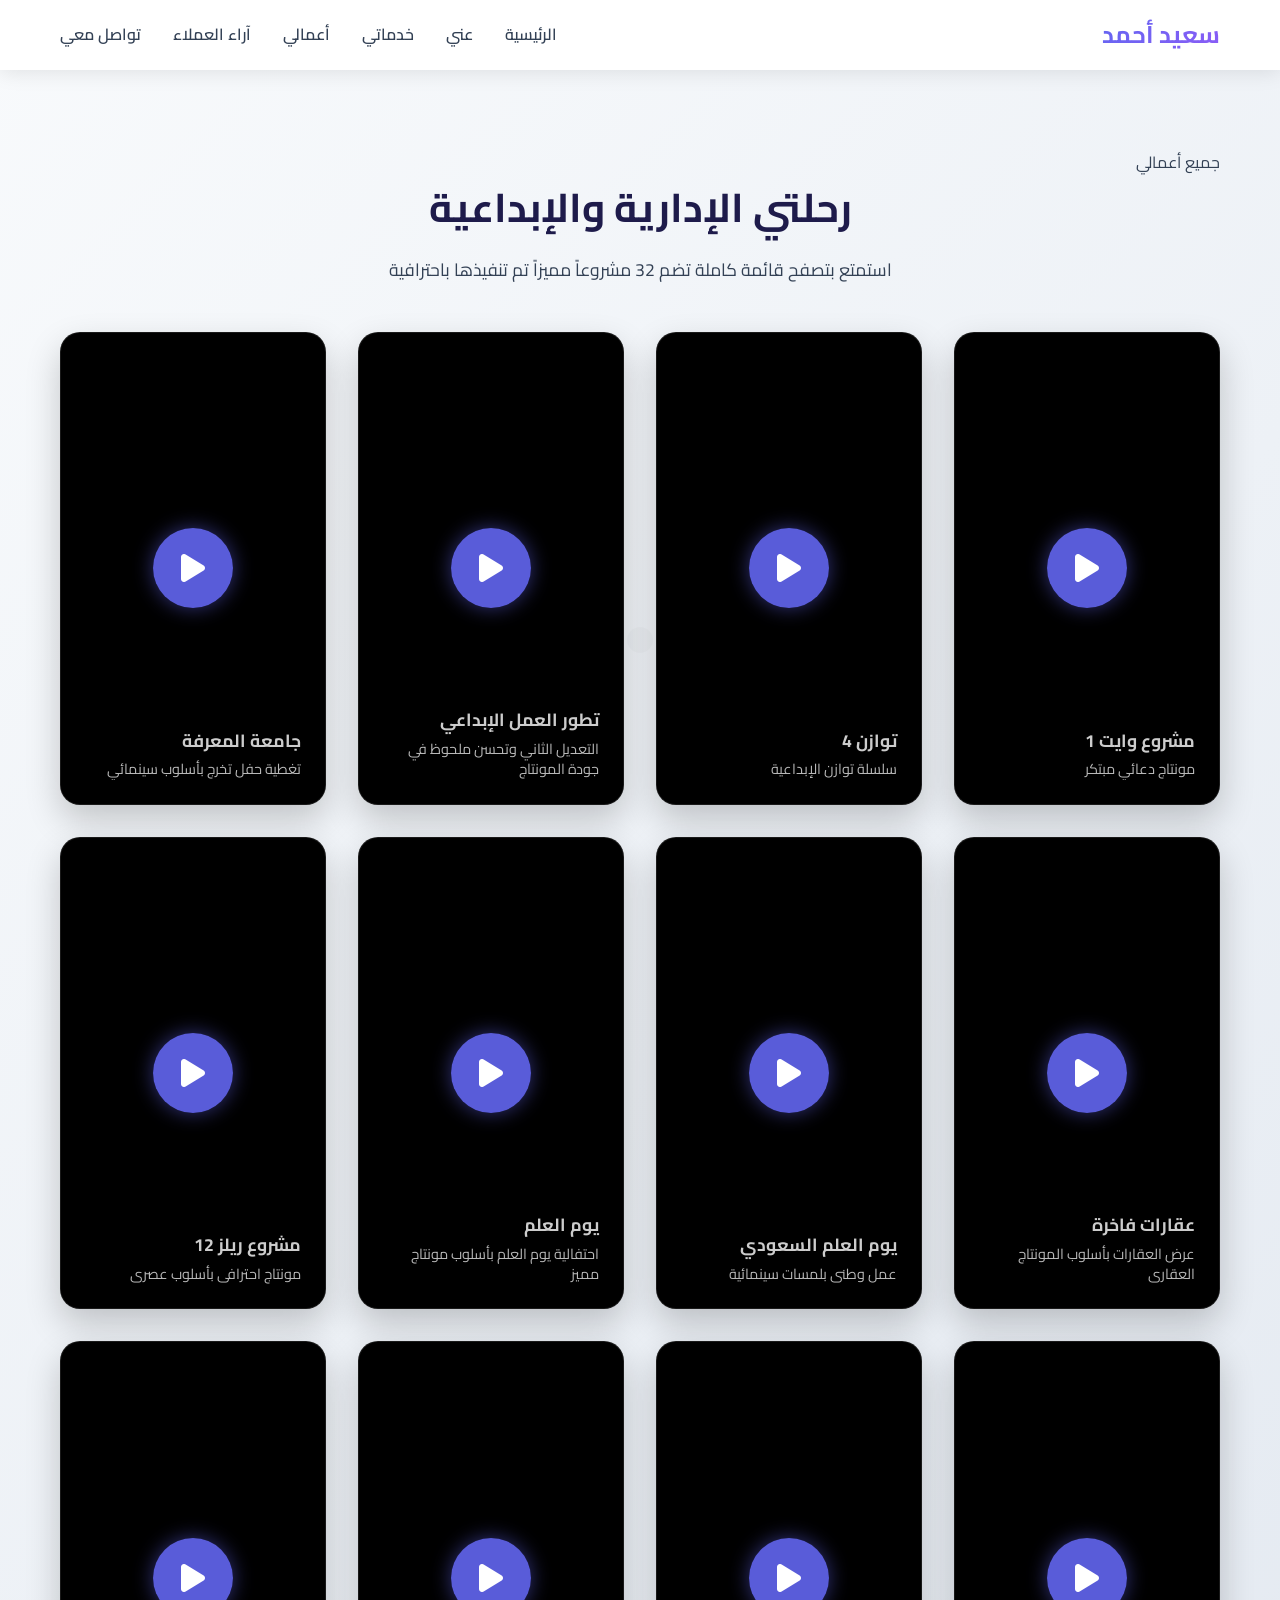
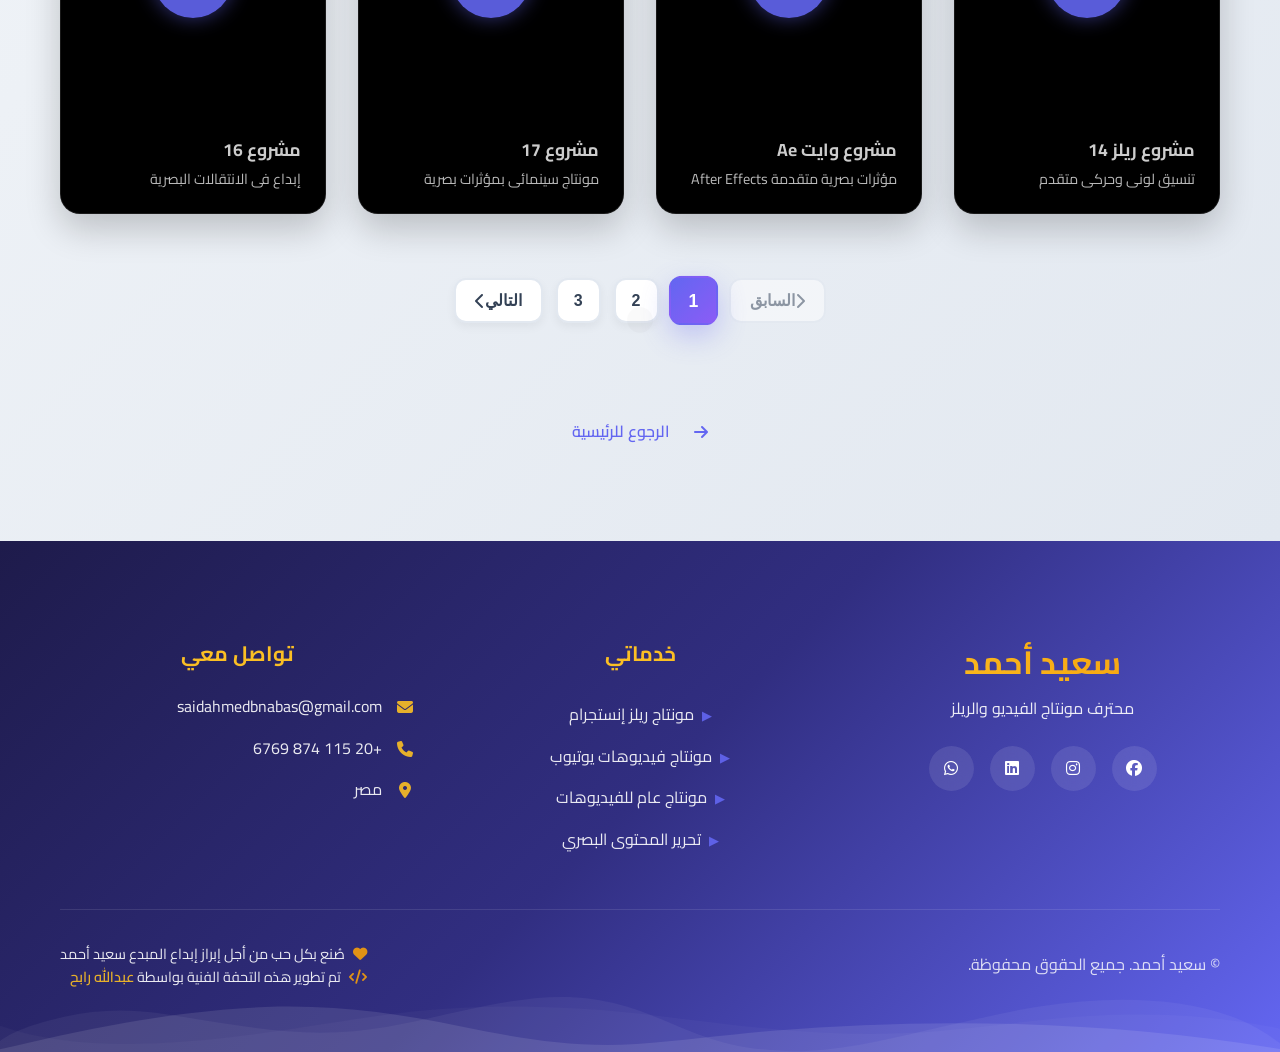
==== commit 2b2c2a7b: "update" ====
--- a/portfolio.html
+++ b/portfolio.html
@@ -176,6 +176,25 @@
         <i class="fas fa-chevron-up"></i>
     </button>
 
+    <!-- Video Lightbox Modal -->
+    <div id="videoModal" class="video-modal">
+        <div class="modal-overlay" onclick="closeVideoModal()"></div>
+        <div class="modal-inner">
+            <button class="close-modal" aria-label="إغلاق" onclick="closeVideoModal()">
+                <i class="fas fa-times"></i>
+            </button>
+            <div class="modal-video-container">
+                <video id="modalVideo" controls playsinline autoplay>
+                    <source src="" type="video/mp4">
+                </video>
+            </div>
+            <div class="modal-info">
+                <h2 id="modalTitle">اسم الفيديو</h2>
+                <p id="modalDesc">وصف الفيديو هنا...</p>
+            </div>
+        </div>
+    </div>
+
     <script src="script.js"></script>
 </body>
 
--- a/style.css
+++ b/style.css
@@ -2298,4 +2298,132 @@
         height: 40px;
         font-size: 0.9rem;
     }
+}
+
+/* Video Modal Styling */
+.video-modal {
+    position: fixed;
+    top: 0;
+    left: 0;
+    width: 100%;
+    height: 100%;
+    z-index: 10000;
+    display: flex;
+    align-items: center;
+    justify-content: center;
+    opacity: 0;
+    visibility: hidden;
+    transition: all 0.4s cubic-bezier(0.4, 0, 0.2, 1);
+}
+
+.video-modal.active {
+    opacity: 1;
+    visibility: visible;
+}
+
+.modal-overlay {
+    position: absolute;
+    top: 0;
+    left: 0;
+    width: 100%;
+    height: 100%;
+    background: rgba(0, 0, 0, 0.85);
+    backdrop-filter: blur(10px);
+}
+
+.modal-inner {
+    position: relative;
+    width: 90%;
+    max-width: 500px;
+    background: #111;
+    border-radius: 30px;
+    overflow: hidden;
+    transform: translateY(30px) scale(0.9);
+    transition: all 0.5s cubic-bezier(0.34, 1.56, 0.64, 1);
+    z-index: 10001;
+    box-shadow: 0 25px 50px rgba(0, 0, 0, 0.5);
+    border: 1px solid rgba(255, 255, 255, 0.1);
+}
+
+.video-modal.active .modal-inner {
+    transform: translateY(0) scale(1);
+}
+
+.modal-video-container {
+    width: 100%;
+    height: 400px;
+    aspect-ratio: 9/16;
+    background: #000;
+}
+
+.modal-video-container video {
+    width: 100%;
+    height: 100%;
+    object-fit: contain;
+}
+
+.modal-info {
+    padding: 2rem;
+    color: #fff;
+    text-align: right;
+    background: linear-gradient(to bottom, #111, #000);
+}
+
+.modal-info h2 {
+    font-size: 1.5rem;
+    margin-bottom: 0.5rem;
+    background: var(--gradient);
+    -webkit-background-clip: text;
+    background-clip: text;
+    -webkit-text-fill-color: transparent;
+}
+
+.modal-info p {
+    font-size: 1rem;
+    opacity: 0.8;
+    line-height: 1.6;
+}
+
+.close-modal {
+    position: absolute;
+    top: 1.5rem;
+    right: 1.5rem;
+    width: 40px;
+    height: 40px;
+    background: rgba(255, 255, 255, 0.1);
+    border: none;
+    border-radius: 50%;
+    color: #fff;
+    font-size: 1.2rem;
+    cursor: pointer;
+    z-index: 10002;
+    display: flex;
+    align-items: center;
+    justify-content: center;
+    transition: all 0.3s ease;
+}
+
+.close-modal:hover {
+    background: var(--primary-color);
+    transform: rotate(90deg);
+}
+
+/* Modal Body Lock */
+body.modal-open {
+    overflow: hidden;
+}
+
+@media (max-width: 600px) {
+    .modal-inner {
+        width: 95%;
+        max-width: 350px;
+    }
+
+    .modal-info {
+        padding: 1.5rem;
+    }
+
+    .modal-info h2 {
+        font-size: 1.25rem;
+    }
 }
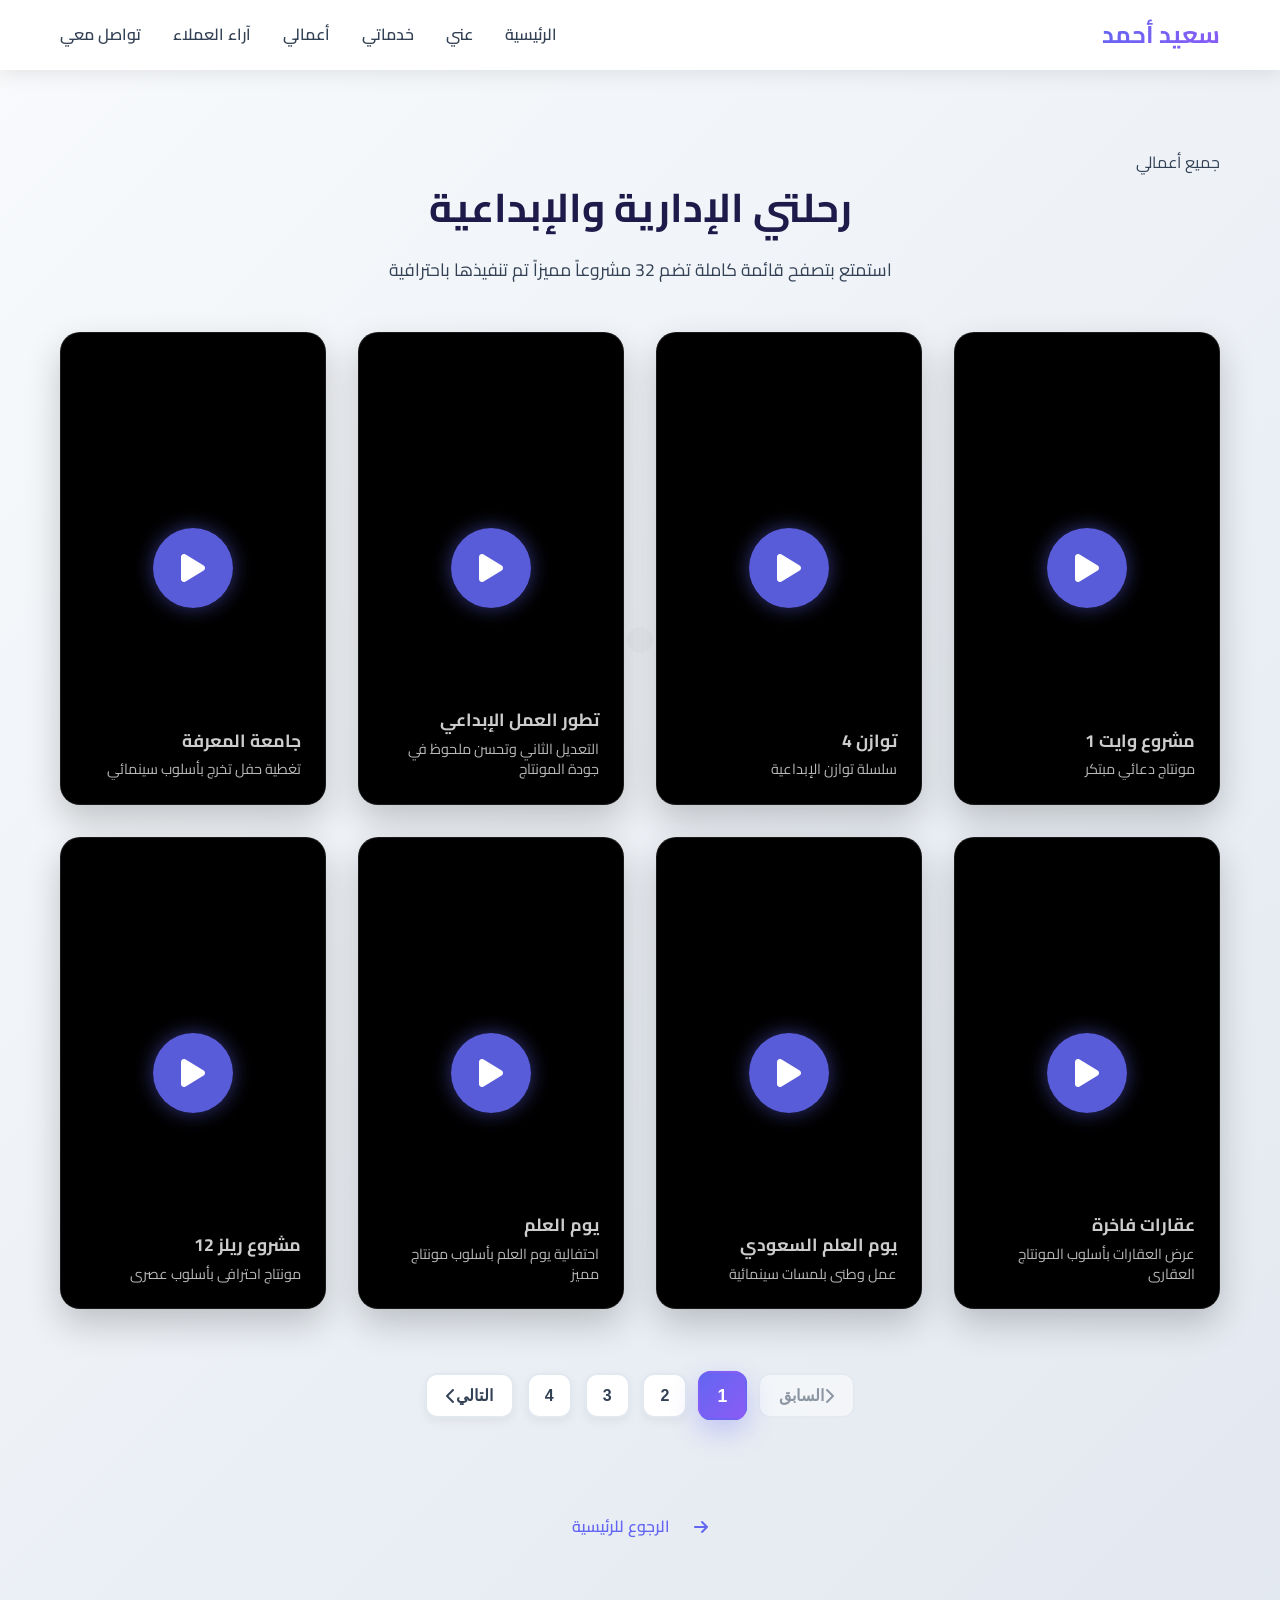
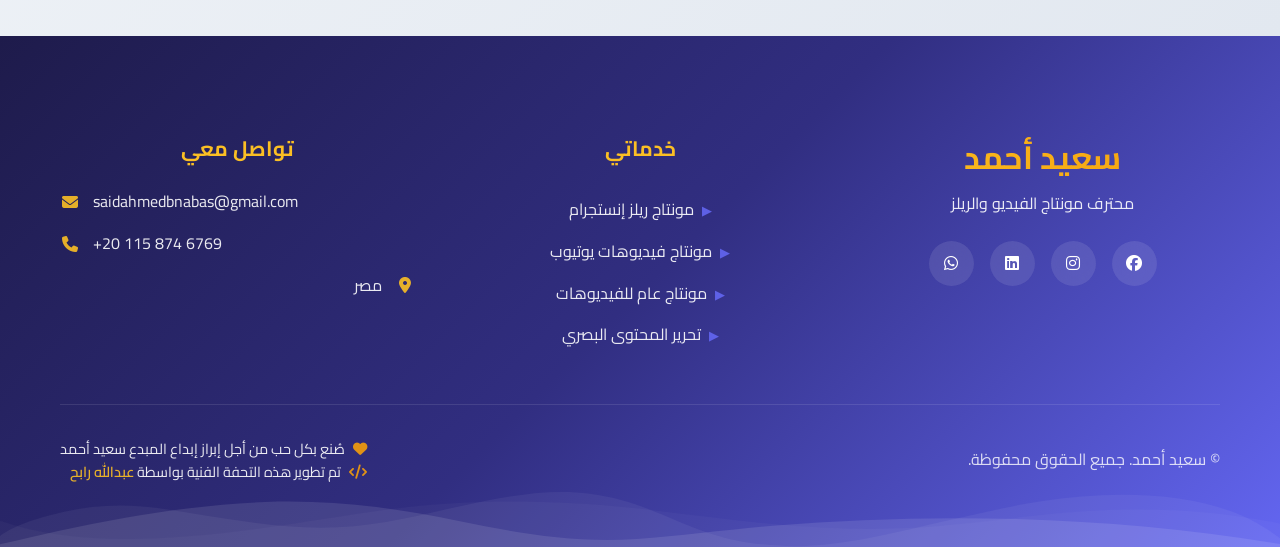
==== commit 86a9c86b: "update" ====
--- a/portfolio.html
+++ b/portfolio.html
@@ -10,8 +10,11 @@
     <meta name="description"
         content="تصفح معرض أعمال سعيد أحمد بالكامل. مونتاج احترافي للريلز والفيديوهات بأسلوب سينمائي جذاب.">
 
-    <!-- Favicon -->
+    <!-- Favicon & PWA -->
     <link rel="icon" type="image/x-icon" href="me.jpeg">
+    <link rel="apple-touch-icon" sizes="180x180" href="apple-touch-icon.png">
+    <link rel="manifest" href="manifest.json">
+    <meta name="theme-color" content="#6366f1">
 
     <!-- Stylesheets -->
     <link rel="stylesheet" href="style.css">
@@ -128,8 +131,8 @@
                     <div class="footer-contact">
                         <h4>تواصل معي</h4>
                         <div class="contact-info-footer">
-                            <p><i class="fas fa-envelope"></i> saidahmedbnabas@gmail.com</p>
-                            <p><i class="fas fa-phone"></i> +20 115 874 6769</p>
+                            <p dir="ltr"><i class="fas fa-envelope"></i> saidahmedbnabas@gmail.com</p>
+                            <p dir="ltr"><i class="fas fa-phone"></i> +20 115 874 6769</p>
                             <p><i class="fas fa-map-marker-alt"></i> مصر</p>
                         </div>
                     </div>
@@ -192,6 +195,16 @@
                 <h2 id="modalTitle">اسم الفيديو</h2>
                 <p id="modalDesc">وصف الفيديو هنا...</p>
             </div>
+            <div class="modal-actions">
+                <button class="share-btn" onclick="copyVideoLink()">
+                    <i class="fas fa-link"></i>
+                    <span>نسخ الرابط</span>
+                </button>
+                <button class="share-btn whatsapp" onclick="shareOnWhatsApp()">
+                    <i class="fab fa-whatsapp"></i>
+                    <span>واتساب</span>
+                </button>
+            </div>
         </div>
     </div>
 
--- a/style.css
+++ b/style.css
@@ -2351,7 +2351,7 @@
 
 .modal-video-container {
     width: 100%;
-    height: 400px;
+    height: 300px;
     aspect-ratio: 9/16;
     background: #000;
 }
@@ -2419,11 +2419,131 @@
         max-width: 350px;
     }
 
-    .modal-info {
-        padding: 1.5rem;
-    }
-
     .modal-info h2 {
         font-size: 1.25rem;
     }
+}
+
+/* Viral Sharing Buttons in Modal */
+.modal-actions {
+    display: flex;
+    gap: 1rem;
+    padding: 0 2rem 1.5rem;
+    background: #000;
+    justify-content: flex-end;
+}
+
+.share-btn {
+    padding: 0.8rem 1.2rem;
+    border-radius: 12px;
+    border: 1px solid rgba(255, 255, 255, 0.1);
+    background: rgba(255, 255, 255, 0.05);
+    color: #fff;
+    font-size: 0.9rem;
+    cursor: pointer;
+    display: flex;
+    align-items: center;
+    gap: 0.6rem;
+    transition: all 0.3s ease;
+}
+
+.share-btn:hover {
+    background: rgba(255, 255, 255, 0.1);
+    border-color: var(--primary-color);
+    transform: translateY(-2px);
+}
+
+.share-btn.whatsapp:hover {
+    background: #25D366;
+    border-color: #25D366;
+}
+
+/* Social Proof Toast */
+.social-proof-toast {
+    position: fixed;
+    bottom: 2rem;
+    left: 2rem;
+    background: rgba(17, 17, 17, 0.9);
+    backdrop-filter: blur(10px);
+    border: 1px solid rgba(255, 255, 255, 0.1);
+    padding: 1rem 1.5rem;
+    border-radius: 20px;
+    display: flex;
+    align-items: center;
+    gap: 1rem;
+    box-shadow: 0 15px 35px rgba(0, 0, 0, 0.4);
+    z-index: 9999;
+    transform: translateX(-150%);
+    transition: all 0.6s cubic-bezier(0.68, -0.55, 0.265, 1.55);
+}
+
+.social-proof-toast.active {
+    transform: translateX(0);
+}
+
+.toast-icon {
+    width: 45px;
+    height: 45px;
+    background: var(--gradient);
+    border-radius: 50%;
+    display: flex;
+    align-items: center;
+    justify-content: center;
+    color: #fff;
+    font-size: 1.2rem;
+    flex-shrink: 0;
+}
+
+.toast-content {
+    font-size: 0.9rem;
+    color: #fff;
+    line-height: 1.4;
+}
+
+.toast-content strong {
+    display: block;
+    color: var(--primary-color);
+    margin-bottom: 2px;
+}
+
+@media (max-width: 600px) {
+    .social-proof-toast {
+        left: 1rem;
+        right: 1rem;
+        bottom: 1rem;
+    }
+}
+
+/* Success Toast Notification */
+.toast-success {
+    position: fixed;
+    top: 2rem;
+    left: 50%;
+    transform: translateX(-50%) translateY(-100px);
+    background: var(--gradient);
+    color: #fff;
+    padding: 1rem 2rem;
+    border-radius: 100px;
+    display: flex;
+    align-items: center;
+    gap: 1rem;
+    box-shadow: 0 10px 30px rgba(99, 102, 241, 0.4);
+    z-index: 20000;
+    transition: all 0.5s cubic-bezier(0.68, -0.55, 0.265, 1.55);
+}
+
+.toast-success.active {
+    transform: translateX(-50%) translateY(0);
+}
+
+.toast-success i {
+    font-size: 1.2rem;
+}
+
+@media (max-width: 600px) {
+    .toast-success {
+        width: 90%;
+        font-size: 0.9rem;
+        padding: 0.8rem 1.5rem;
+    }
 }
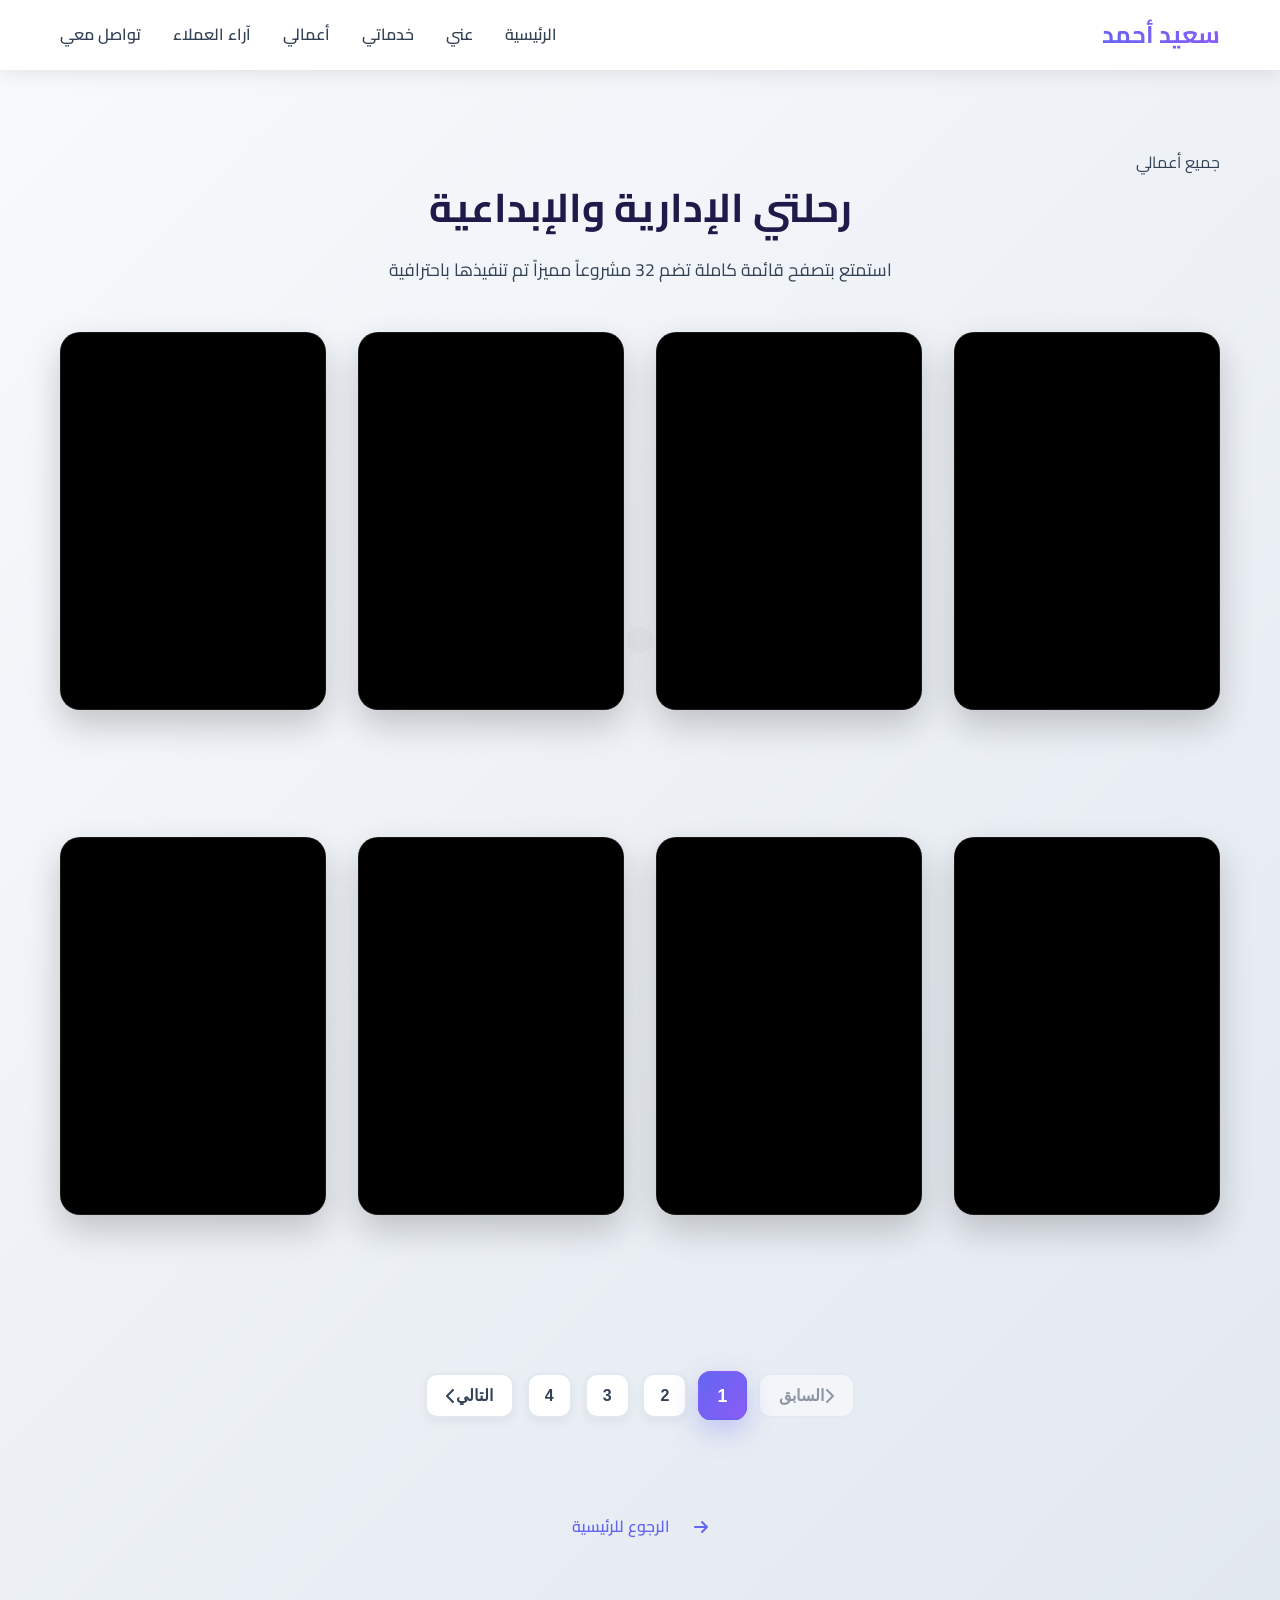
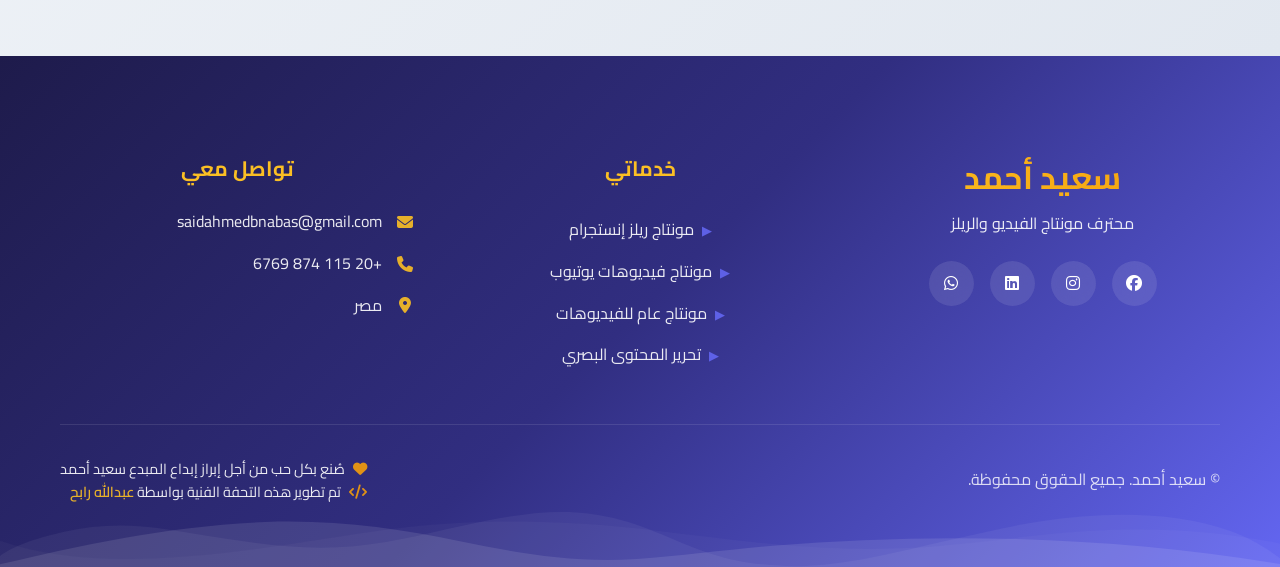
==== commit 6a9aaac7: "update" ====
--- a/portfolio.html
+++ b/portfolio.html
@@ -10,11 +10,8 @@
     <meta name="description"
         content="تصفح معرض أعمال سعيد أحمد بالكامل. مونتاج احترافي للريلز والفيديوهات بأسلوب سينمائي جذاب.">
 
-    <!-- Favicon & PWA -->
+    <!-- Favicon -->
     <link rel="icon" type="image/x-icon" href="me.jpeg">
-    <link rel="apple-touch-icon" sizes="180x180" href="apple-touch-icon.png">
-    <link rel="manifest" href="manifest.json">
-    <meta name="theme-color" content="#6366f1">
 
     <!-- Stylesheets -->
     <link rel="stylesheet" href="style.css">
@@ -131,8 +128,8 @@
                     <div class="footer-contact">
                         <h4>تواصل معي</h4>
                         <div class="contact-info-footer">
-                            <p dir="ltr"><i class="fas fa-envelope"></i> saidahmedbnabas@gmail.com</p>
-                            <p dir="ltr"><i class="fas fa-phone"></i> +20 115 874 6769</p>
+                            <p><i class="fas fa-envelope"></i> saidahmedbnabas@gmail.com</p>
+                            <p><i class="fas fa-phone"></i> +20 115 874 6769</p>
                             <p><i class="fas fa-map-marker-alt"></i> مصر</p>
                         </div>
                     </div>
@@ -195,19 +192,9 @@
                 <h2 id="modalTitle">اسم الفيديو</h2>
                 <p id="modalDesc">وصف الفيديو هنا...</p>
             </div>
-            <div class="modal-actions">
-                <button class="share-btn" onclick="copyVideoLink()">
-                    <i class="fas fa-link"></i>
-                    <span>نسخ الرابط</span>
-                </button>
-                <button class="share-btn whatsapp" onclick="shareOnWhatsApp()">
-                    <i class="fab fa-whatsapp"></i>
-                    <span>واتساب</span>
-                </button>
-            </div>
         </div>
     </div>
-
+    <script src="videos-config.js"></script>
     <script src="script.js"></script>
 </body>
 
--- a/style.css
+++ b/style.css
@@ -796,36 +796,182 @@
     box-shadow: 0 2px 10px rgba(0, 0, 0, 0.1);
 }
 
-/* Portfolio Section */
+/* Portfolio Section Enhanced */
 .portfolio {
-    padding: 5rem 0;
-    background: white;
+    padding: 100px 0;
+    background: #fff;
 }
 
 .portfolio-grid {
     display: grid;
-    grid-template-columns: repeat(auto-fit, minmax(300px, 1fr));
-    gap: 2rem;
-    margin-top: 3rem;
-}
-
-.portfolio-item {
-    background: var(--light-color);
-    border-radius: 15px;
+    grid-template-columns: repeat(auto-fill, minmax(280px, 1fr));
+    gap: 2.5rem;
+    margin-bottom: 4rem;
+}
+
+/* 9:16 Vertical Wrapper */
+.video-wrapper {
+    position: relative;
+    border-radius: 24px;
     overflow: hidden;
-    transition: transform 0.3s, box-shadow 0.3s;
+    background: #000;
+    aspect-ratio: 9/16;
+    box-shadow: 0 20px 40px rgba(0, 0, 0, 0.1);
+    transition: all 0.5s cubic-bezier(0.4, 0, 0.2, 1);
     cursor: pointer;
 }
 
-.portfolio-item a {
-    text-decoration: none;
-    color: inherit;
-    display: block;
-}
-
-.portfolio-item:hover {
-    transform: translateY(-10px);
-    box-shadow: 0 15px 40px rgba(0, 0, 0, 0.15);
+.video-wrapper:hover {
+    transform: translateY(-10px) scale(1.02);
+    box-shadow: 0 30px 60px rgba(99, 102, 241, 0.2);
+}
+
+.video-container {
+    width: 100%;
+    height: 100%;
+    position: relative;
+    background: #000;
+}
+
+.cloudinary-video {
+    width: 100%;
+    height: 100%;
+    object-fit: cover;
+    transition: filter 0.5s ease;
+}
+
+.video-wrapper:hover .cloudinary-video {
+    filter: brightness(0.7) blur(2px);
+}
+
+/* Badges */
+.video-badges {
+    position: absolute;
+    top: 1.5rem;
+    right: 1.5rem;
+    display: flex;
+    flex-direction: column;
+    gap: 0.8rem;
+    z-index: 10;
+}
+
+.category-badge {
+    padding: 0.5rem 1rem;
+    border-radius: 12px;
+    font-size: 0.75rem;
+    font-weight: 700;
+    backdrop-filter: blur(8px);
+    color: white;
+    background: rgba(99, 102, 241, 0.8);
+}
+
+.category-badge {
+    background: rgba(99, 102, 241, 0.8);
+}
+
+
+
+/* Interaction Layer */
+.video-interaction {
+    position: absolute;
+    bottom: 0;
+    left: 0;
+    width: 100%;
+    padding: 2rem;
+    background: linear-gradient(to top, rgba(0, 0, 0, 0.9), transparent);
+    transform: translateY(20px);
+    opacity: 0;
+    transition: all 0.4s ease;
+    z-index: 5;
+}
+
+.video-wrapper:hover .video-interaction {
+    transform: translateY(0);
+    opacity: 1;
+}
+
+.video-info-overlay h3 {
+    color: white !important;
+    font-size: 1.5rem;
+    margin-bottom: 0.5rem;
+}
+
+.video-info-overlay p {
+    color: rgba(255, 255, 255, 0.8);
+    font-size: 0.9rem;
+    line-height: 1.4;
+}
+
+.play-indicator {
+    position: absolute;
+    bottom: 150px;
+    left: 50%;
+    transform: translate(-50%, -50%) scale(0.5);
+    width: 60px;
+    height: 60px;
+    background: white;
+    border-radius: 50%;
+    display: flex;
+    align-items: center;
+    justify-content: center;
+    color: var(--primary-color);
+    font-size: 1.5rem;
+    opacity: 0;
+    transition: all 0.4s cubic-bezier(0.175, 0.885, 0.32, 1.275);
+}
+
+.video-wrapper:hover .play-indicator {
+    opacity: 1;
+    transform: translate(-50%, -50%) scale(1);
+}
+
+/* Skeleton Loading */
+.video-skeleton {
+    aspect-ratio: 9/16;
+    background: #f1f5f9;
+    border-radius: 24px;
+    padding: 2rem;
+    display: flex;
+    flex-direction: column;
+    justify-content: flex-end;
+    gap: 1rem;
+    position: relative;
+    overflow: hidden;
+}
+
+.skeleton-video {
+    position: absolute;
+    top: 0;
+    left: 0;
+    width: 100%;
+    height: 100%;
+    background: linear-gradient(90deg, #f1f5f9 25%, #e2e8f0 50%, #f1f5f9 75%);
+    background-size: 200% 100%;
+    animation: skeleton-move 1.5s infinite;
+}
+
+.skeleton-text,
+.skeleton-sub {
+    height: 20px;
+    background: #e2e8f0;
+    border-radius: 4px;
+    position: relative;
+    z-index: 1;
+}
+
+.skeleton-sub {
+    width: 60%;
+    height: 12px;
+}
+
+@keyframes skeleton-move {
+    0% {
+        background-position: 200% 0;
+    }
+
+    100% {
+        background-position: -200% 0;
+    }
 }
 
 .portfolio-image {
@@ -1216,6 +1362,7 @@
 .video-wrapper {
     position: relative;
     width: 100%;
+    height: 80%;
     aspect-ratio: 9/16;
     background: #000;
     border-radius: 20px;
@@ -2301,19 +2448,20 @@
 }
 
 /* Video Modal Styling */
+/* Video Modal Styling - Premium Lightbox Redesign */
 .video-modal {
     position: fixed;
     top: 0;
     left: 0;
     width: 100%;
     height: 100%;
-    z-index: 10000;
+    z-index: 100000;
     display: flex;
     align-items: center;
     justify-content: center;
     opacity: 0;
     visibility: hidden;
-    transition: all 0.4s cubic-bezier(0.4, 0, 0.2, 1);
+    transition: all 0.5s cubic-bezier(0.19, 1, 0.22, 1);
 }
 
 .video-modal.active {
@@ -2328,222 +2476,703 @@
     width: 100%;
     height: 100%;
     background: rgba(0, 0, 0, 0.85);
-    backdrop-filter: blur(10px);
+    backdrop-filter: blur(15px);
+    -webkit-backdrop-filter: blur(15px);
 }
 
 .modal-inner {
     position: relative;
-    width: 90%;
-    max-width: 500px;
-    background: #111;
+    width: 92%;
+    max-width: 480px;
+    background: rgba(17, 17, 17, 0.85);
+    backdrop-filter: blur(30px);
+    -webkit-backdrop-filter: blur(30px);
+    border-radius: 32px;
+    overflow: hidden;
+    transform: translateY(40px) scale(0.95);
+    transition: all 0.6s cubic-bezier(0.19, 1, 0.22, 1);
+    z-index: 100001;
+    box-shadow: 0 40px 100px rgba(0, 0, 0, 0.7);
+    border: 1px solid rgba(255, 255, 255, 0.15);
+    display: flex;
+    flex-direction: column;
+}
+
+@media (min-width: 992px) {
+    .modal-inner {
+        max-width: 1000px;
+        flex-direction: row-reverse;
+        /* RTL friendly: Video right, Details left */
+        align-items: stretch;
+    }
+
+    .modal-video-container {
+        flex: 1.4;
+        background: #000;
+        display: flex;
+        align-items: center;
+        justify-content: center;
+    }
+
+    .modal-video-container video {
+        max-height: 85vh;
+        width: 100%;
+        object-fit: contain;
+    }
+
+    .modal-body-details {
+        flex: 1;
+        display: flex;
+        flex-direction: column;
+        justify-content: center;
+        padding: 2.5rem;
+        background: rgba(0, 0, 0, 0.2);
+    }
+}
+
+.video-modal.active .modal-inner {
+    transform: translateY(0) scale(1);
+}
+
+.modal-video-container {
+    width: 100%;
+    background: #000;
+    display: flex;
+    align-items: center;
+    justify-content: center;
+    overflow: hidden;
+}
+
+.modal-video-container video {
+    width: 100%;
+    max-height: 55vh;
+    display: block;
+    object-fit: contain;
+}
+
+.modal-body-details {
+    display: flex;
+    flex-direction: column;
+}
+
+.modal-info {
+    padding: 1.8rem 2rem;
+    color: #fff;
+    text-align: right;
+}
+
+.modal-info h2 {
+    font-size: 1.45rem;
+    font-weight: 800;
+    margin-bottom: 0.8rem;
+    color: white;
+    letter-spacing: -0.01em;
+}
+
+.modal-info p {
+    font-size: 0.98rem;
+    opacity: 0.7;
+    line-height: 1.7;
+    font-weight: 500;
+    margin-bottom: 1.8rem;
+}
+
+/* Modal Actions */
+.modal-actions {
+    display: grid;
+    grid-template-columns: 1fr 1fr;
+    gap: 1rem;
+    padding: 0 2rem 2.5rem;
+}
+
+.share-btn {
+    display: flex;
+    align-items: center;
+    justify-content: center;
+    gap: 0.8rem;
+    padding: 0.85rem;
+    border-radius: 18px;
+    border: 1px solid rgba(255, 255, 255, 0.1);
+    background: rgba(255, 255, 255, 0.05);
+    color: white;
+    font-weight: 700;
+    font-size: 0.95rem;
+    cursor: pointer;
+    transition: all 0.3s cubic-bezier(0.4, 0, 0.2, 1);
+}
+
+.share-btn:hover {
+    background: rgba(255, 255, 255, 0.12);
+    border-color: rgba(255, 255, 255, 0.2);
+    transform: translateY(-4px);
+}
+
+.share-btn.whatsapp {
+    background: rgba(37, 211, 102, 0.1);
+    border-color: rgba(37, 211, 102, 0.25);
+    color: #25d366;
+}
+
+.share-btn.whatsapp:hover {
+    background: #25d366;
+    color: white;
+    box-shadow: 0 10px 20px rgba(37, 211, 102, 0.3);
+}
+
+.close-modal {
+    position: absolute;
+    top: 1.2rem;
+    right: 1.2rem;
+    width: 44px;
+    height: 44px;
+    background: rgba(0, 0, 0, 0.5);
+    backdrop-filter: blur(10px);
+    -webkit-backdrop-filter: blur(10px);
+    border: 1px solid rgba(255, 255, 255, 0.15);
+    border-radius: 50%;
+    color: #fff;
+    font-size: 1.15rem;
+    cursor: pointer;
+    z-index: 100002;
+    display: flex;
+    align-items: center;
+    justify-content: center;
+    transition: all 0.3s cubic-bezier(0.175, 0.885, 0.32, 1.275);
+}
+
+.close-modal:hover {
+    background: var(--primary-color);
+    transform: rotate(90deg) scale(1.1);
+}
+
+/* Modal Body Lock */
+body.modal-open {
+    overflow: hidden;
+}
+
+@media (max-width: 991px) {
+    .modal-inner {
+        width: 92%;
+        max-width: 450px;
+    }
+}
+
+@media (max-width: 600px) {
+    .modal-inner {
+        width: 100%;
+        height: 100%;
+        border-radius: 0;
+        max-width: none;
+    }
+
+    .modal-video-container {
+        flex: 1.1;
+        display: flex;
+        align-items: center;
+        background: #000;
+    }
+
+    .modal-video-container video {
+        max-height: 70vh;
+    }
+
+    .modal-info {
+        padding: 1.5rem 1.8rem;
+    }
+
+    .modal-info h2 {
+        font-size: 1.3rem;
+    }
+
+    .modal-info p {
+        font-size: 0.92rem;
+        margin-bottom: 1.2rem;
+    }
+
+    .modal-actions {
+        padding: 0 1.8rem 1.8rem;
+        gap: 0.8rem;
+    }
+}
+
+/* Pricing Section */
+.pricing {
+    padding: 100px 0;
+    background: #f8fafc;
+}
+
+.pricing-grid {
+    display: grid;
+    grid-template-columns: repeat(auto-fit, minmax(300px, 1fr));
+    gap: 2rem;
+    margin-top: 3rem;
+}
+
+.pricing-card {
+    background: white;
+    padding: 3rem 2rem;
+    border-radius: 30px;
+    text-align: center;
+    box-shadow: 0 15px 35px rgba(0, 0, 0, 0.05);
+    transition: all 0.4s ease;
+    border: 1px solid #e2e8f0;
+    position: relative;
+}
+
+.pricing-card.popular {
+    border-color: var(--primary-color);
+    transform: scale(1.05);
+    z-index: 2;
+}
+
+.popular-badge {
+    position: absolute;
+    top: -15px;
+    left: 50%;
+    transform: translateX(-50%);
+    background: var(--gradient);
+    color: white;
+    padding: 0.5rem 1.5rem;
+    border-radius: 50px;
+    font-size: 0.8rem;
+    font-weight: 700;
+}
+
+.pricing-card:hover {
+    transform: translateY(-15px);
+    box-shadow: 0 30px 60px rgba(99, 102, 241, 0.15);
+}
+
+.price {
+    font-size: 3rem;
+    font-weight: 900;
+    margin: 1.5rem 0;
+    color: var(--dark-color);
+}
+
+.price span {
+    font-size: 1rem;
+    opacity: 0.6;
+}
+
+.pricing-features {
+    list-style: none;
+    margin: 2rem 0;
+    padding: 0;
+    text-align: right;
+}
+
+.pricing-features li {
+    padding: 0.8rem 0;
+    border-bottom: 1px solid #f1f5f9;
+}
+
+.pricing-features i {
+    color: #10b981;
+    margin-left: 10px;
+}
+
+/* Before After Section */
+.before-after {
+    padding: 100px 0;
+}
+
+.ba-container {
+    max-width: 900px;
+    margin: 0 auto;
+    position: relative;
     border-radius: 30px;
     overflow: hidden;
-    transform: translateY(30px) scale(0.9);
-    transition: all 0.5s cubic-bezier(0.34, 1.56, 0.64, 1);
-    z-index: 10001;
-    box-shadow: 0 25px 50px rgba(0, 0, 0, 0.5);
-    border: 1px solid rgba(255, 255, 255, 0.1);
-}
-
-.video-modal.active .modal-inner {
-    transform: translateY(0) scale(1);
-}
-
-.modal-video-container {
+    aspect-ratio: 16/9;
+}
+
+.ba-slider {
     width: 100%;
-    height: 300px;
-    aspect-ratio: 9/16;
+    height: 100%;
+    position: relative;
+}
+
+.ba-before,
+.ba-after {
+    position: absolute;
+    top: 0;
+    left: 0;
+    width: 100%;
+    height: 100%;
+}
+
+.ba-after {
+    width: 50%;
+    border-left: 4px solid white;
+    z-index: 2;
+    overflow: hidden;
+    animation: ba-sweep 4s infinite alternate ease-in-out;
+}
+
+@keyframes ba-sweep {
+    0% {
+        width: 20%;
+    }
+
+    100% {
+        width: 80%;
+    }
+}
+
+.ba-after img,
+.ba-before img {
+    width: 100%;
+    height: 100%;
+    object-fit: cover;
+}
+
+/* Social Proof Toast - Premium Redesign */
+.social-proof-toast {
+    position: fixed;
+    bottom: 2.5rem;
+    left: 1.5rem;
+    background: rgba(255, 255, 255, 0.75);
+    backdrop-filter: blur(20px);
+    -webkit-backdrop-filter: blur(20px);
+    border: 1px solid rgba(255, 255, 255, 0.4);
+    padding: 1.2rem 1.8rem;
+    border-radius: 28px;
+    box-shadow: 0 20px 50px rgba(0, 0, 0, 0.1),
+        0 5px 15px rgba(0, 0, 0, 0.05),
+        inset 0 0 20px rgba(255, 255, 255, 0.5);
+    display: flex;
+    align-items: center;
+    gap: 1.5rem;
+    transform: translateX(-150%);
+    transition: all 0.7s cubic-bezier(0.68, -0.6, 0.32, 1.6);
+    z-index: 999999;
+    max-width: 400px;
+    direction: rtl;
+    overflow: hidden;
+}
+
+.social-proof-toast.active {
+    transform: translateX(0);
+}
+
+.social-proof-toast .toast-icon {
+    width: 55px;
+    height: 55px;
+    background: var(--gradient);
+    border-radius: 18px;
+    display: flex;
+    align-items: center;
+    justify-content: center;
+    color: white;
+    font-size: 1.5rem;
+    box-shadow: 0 10px 20px rgba(99, 102, 241, 0.3);
+    flex-shrink: 0;
+    transform: rotate(-5deg);
+}
+
+.social-proof-toast .toast-content {
+    display: flex;
+    flex-direction: column;
+    gap: 0.3rem;
+}
+
+.social-proof-toast .toast-title {
+    font-weight: 900;
+    font-size: 1.05rem;
+    color: #0f172a;
+    letter-spacing: -0.02em;
+}
+
+.social-proof-toast .toast-msg {
+    font-size: 0.88rem;
+    color: #475569;
+    line-height: 1.4;
+    font-weight: 600;
+}
+
+.toast-progress-bar {
+    position: absolute;
+    bottom: 0;
+    left: 0;
+    height: 5px;
+    background: var(--gradient);
+    width: 0;
+}
+
+.social-proof-toast.active .toast-progress-bar {
+    animation: toast-progress-loading 6s linear forwards;
+}
+
+@keyframes toast-progress-loading {
+    from {
+        width: 100%;
+    }
+
+    to {
+        width: 0%;
+    }
+}
+
+
+/* Floating WhatsApp */
+.floating-whatsapp {
+    position: fixed;
+    bottom: 7rem;
+    right: 2rem;
+    width: 70px;
+    height: 70px;
+    background: #25d366;
+    border-radius: 50%;
+    display: flex;
+    align-items: center;
+    justify-content: center;
+    color: white;
+    font-size: 2.5rem;
+    box-shadow: 0 10px 30px rgba(37, 211, 102, 0.4);
+    z-index: 1000;
+    transition: all 0.3s cubic-bezier(0.175, 0.885, 0.32, 1.275);
+    text-decoration: none;
+}
+
+.floating-whatsapp:hover {
+    transform: scale(1.1) rotate(10deg);
+}
+
+.wa-pulse {
+    position: absolute;
+    width: 100%;
+    height: 100%;
+    background: inherit;
+    border-radius: 50%;
+    animation: wa-pulse 2s infinite;
+    z-index: -1;
+}
+
+@keyframes wa-pulse {
+    0% {
+        transform: scale(1);
+        opacity: 0.5;
+    }
+
+    100% {
+        transform: scale(1.8);
+        opacity: 0;
+    }
+}
+
+.modal-cta {
+    margin-top: 2rem;
+    width: 100%;
+    background: var(--gradient);
+    border: none;
+}
+
+@media (max-width: 768px) {
+    .pricing-card.popular {
+        transform: scale(1);
+    }
+
+    .portfolio-grid {
+        grid-template-columns: 1fr 1fr;
+        gap: 1rem;
+    }
+
+    .case-study-box {
+        grid-template-columns: 1fr;
+    }
+
+    .title-main {
+        font-size: 3.5rem;
+    }
+}
+
+/* Global Mute Button */
+.global-mute-btn {
+    position: fixed;
+    bottom: 2rem;
+    right: 2rem;
+    width: 60px;
+    height: 60px;
+    background: white;
+    border-radius: 50%;
+    border: none;
+    cursor: pointer;
+    z-index: 60000;
+    box-shadow: 0 10px 25px rgba(0, 0, 0, 0.1);
+    display: none;
+    align-items: center;
+    justify-content: center;
+    color: var(--primary-color);
+    font-size: 1.2rem;
+    transition: all 0.3s cubic-bezier(0.175, 0.885, 0.32, 1.275);
+}
+
+.global-mute-btn:hover {
+    transform: scale(1.1);
+}
+
+.global-mute-btn.active {
+    display: flex;
+}
+
+.global-mute-btn.muted i::before {
+    content: "\f6a9";
+}
+
+/* FontAwesome mute icon */
+
+/* Reel Mode Overlay */
+.reel-mode-overlay {
+    position: fixed;
+    top: 0;
+    left: 0;
+    width: 100%;
+    height: 100%;
     background: #000;
-}
-
-.modal-video-container video {
+    z-index: 50000;
+    display: none;
+    flex-direction: column;
+}
+
+.reel-mode-overlay.active {
+    display: flex;
+}
+
+.close-reel-mode {
+    position: absolute;
+    top: 2rem;
+    left: 2rem;
+    background: rgba(255, 255, 255, 0.1);
+    border: none;
+    color: white;
+    width: 50px;
+    height: 50px;
+    border-radius: 50%;
+    cursor: pointer;
+    z-index: 50005;
+    font-size: 1.5rem;
+}
+
+.reel-container {
+    height: 100vh;
+    overflow-y: scroll;
+    scroll-snap-type: y mandatory;
+    scrollbar-width: none;
+}
+
+.reel-container::-webkit-scrollbar {
+    display: none;
+}
+
+.reel-item {
+    height: 100vh;
+    width: 100%;
+    scroll-snap-align: start;
+    position: relative;
+    background: #000;
+}
+
+.reel-video {
     width: 100%;
     height: 100%;
     object-fit: contain;
 }
 
-.modal-info {
-    padding: 2rem;
-    color: #fff;
-    text-align: right;
-    background: linear-gradient(to bottom, #111, #000);
-}
-
-.modal-info h2 {
-    font-size: 1.5rem;
+.reel-meta {
+    position: absolute;
+    bottom: 0;
+    left: 0;
+    width: 100%;
+    padding: 3rem 2rem;
+    background: linear-gradient(to top, rgba(0, 0, 0, 0.9), transparent);
+    color: white;
+}
+
+.reel-meta h3 {
+    font-size: 1.8rem;
     margin-bottom: 0.5rem;
-    background: var(--gradient);
-    -webkit-background-clip: text;
-    background-clip: text;
-    -webkit-text-fill-color: transparent;
-}
-
-.modal-info p {
+}
+
+.reel-meta p {
+    opacity: 0.8;
     font-size: 1rem;
-    opacity: 0.8;
-    line-height: 1.6;
-}
-
-.close-modal {
-    position: absolute;
-    top: 1.5rem;
+    max-width: 500px;
+}
+
+.reel-sidebar {
+    position: absolute;
+    bottom: 3rem;
     right: 1.5rem;
-    width: 40px;
-    height: 40px;
+    display: flex;
+    flex-direction: column;
+    gap: 2rem;
+    z-index: 10;
+}
+
+.sidebar-action {
+    display: flex;
+    flex-direction: column;
+    align-items: center;
+    gap: 0.5rem;
+    color: white;
+    cursor: pointer;
+}
+
+.sidebar-action i {
+    width: 55px;
+    height: 55px;
     background: rgba(255, 255, 255, 0.1);
-    border: none;
+    backdrop-filter: blur(10px);
     border-radius: 50%;
-    color: #fff;
-    font-size: 1.2rem;
-    cursor: pointer;
-    z-index: 10002;
     display: flex;
     align-items: center;
     justify-content: center;
-    transition: all 0.3s ease;
-}
-
-.close-modal:hover {
-    background: var(--primary-color);
-    transform: rotate(90deg);
-}
-
-/* Modal Body Lock */
-body.modal-open {
-    overflow: hidden;
+    font-size: 1.4rem;
+}
+
+.sidebar-action span {
+    font-size: 0.75rem;
+    font-weight: 600;
+}
+
+.reel-instructions {
+    position: absolute;
+    top: 50%;
+    right: 2rem;
+    transform: translateY(-50%);
+    display: flex;
+    flex-direction: column;
+    align-items: center;
+    gap: 1rem;
+    color: white;
+    opacity: 0.5;
+    animation: bounce 2s infinite;
+}
+
+@keyframes bounce {
+
+    0%,
+    100% {
+        transform: translateY(-50%);
+    }
+
+    50% {
+        transform: translateY(-70%);
+    }
 }
 
 @media (max-width: 600px) {
-    .modal-inner {
-        width: 95%;
-        max-width: 350px;
-    }
-
-    .modal-info h2 {
-        font-size: 1.25rem;
-    }
-}
-
-/* Viral Sharing Buttons in Modal */
-.modal-actions {
-    display: flex;
-    gap: 1rem;
-    padding: 0 2rem 1.5rem;
-    background: #000;
-    justify-content: flex-end;
-}
-
-.share-btn {
-    padding: 0.8rem 1.2rem;
-    border-radius: 12px;
-    border: 1px solid rgba(255, 255, 255, 0.1);
-    background: rgba(255, 255, 255, 0.05);
-    color: #fff;
-    font-size: 0.9rem;
-    cursor: pointer;
-    display: flex;
-    align-items: center;
-    gap: 0.6rem;
-    transition: all 0.3s ease;
-}
-
-.share-btn:hover {
-    background: rgba(255, 255, 255, 0.1);
-    border-color: var(--primary-color);
-    transform: translateY(-2px);
-}
-
-.share-btn.whatsapp:hover {
-    background: #25D366;
-    border-color: #25D366;
-}
-
-/* Social Proof Toast */
-.social-proof-toast {
-    position: fixed;
-    bottom: 2rem;
-    left: 2rem;
-    background: rgba(17, 17, 17, 0.9);
-    backdrop-filter: blur(10px);
-    border: 1px solid rgba(255, 255, 255, 0.1);
-    padding: 1rem 1.5rem;
-    border-radius: 20px;
-    display: flex;
-    align-items: center;
-    gap: 1rem;
-    box-shadow: 0 15px 35px rgba(0, 0, 0, 0.4);
-    z-index: 9999;
-    transform: translateX(-150%);
-    transition: all 0.6s cubic-bezier(0.68, -0.55, 0.265, 1.55);
-}
-
-.social-proof-toast.active {
-    transform: translateX(0);
-}
-
-.toast-icon {
-    width: 45px;
-    height: 45px;
-    background: var(--gradient);
-    border-radius: 50%;
-    display: flex;
-    align-items: center;
-    justify-content: center;
-    color: #fff;
-    font-size: 1.2rem;
-    flex-shrink: 0;
-}
-
-.toast-content {
-    font-size: 0.9rem;
-    color: #fff;
-    line-height: 1.4;
-}
-
-.toast-content strong {
-    display: block;
-    color: var(--primary-color);
-    margin-bottom: 2px;
-}
-
-@media (max-width: 600px) {
-    .social-proof-toast {
-        left: 1rem;
-        right: 1rem;
-        bottom: 1rem;
-    }
-}
-
-/* Success Toast Notification */
-.toast-success {
-    position: fixed;
-    top: 2rem;
-    left: 50%;
-    transform: translateX(-50%) translateY(-100px);
-    background: var(--gradient);
-    color: #fff;
-    padding: 1rem 2rem;
-    border-radius: 100px;
-    display: flex;
-    align-items: center;
-    gap: 1rem;
-    box-shadow: 0 10px 30px rgba(99, 102, 241, 0.4);
-    z-index: 20000;
-    transition: all 0.5s cubic-bezier(0.68, -0.55, 0.265, 1.55);
-}
-
-.toast-success.active {
-    transform: translateX(-50%) translateY(0);
-}
-
-.toast-success i {
-    font-size: 1.2rem;
-}
-
-@media (max-width: 600px) {
-    .toast-success {
-        width: 90%;
+    .reel-meta h3 {
+        font-size: 1.4rem;
+    }
+
+    .reel-meta p {
         font-size: 0.9rem;
-        padding: 0.8rem 1.5rem;
-    }
+    }
+
+    .global-mute-btn {
+        display: none;
+    }
+
+    /* Hide on mobile to avoid clutter */
 }
